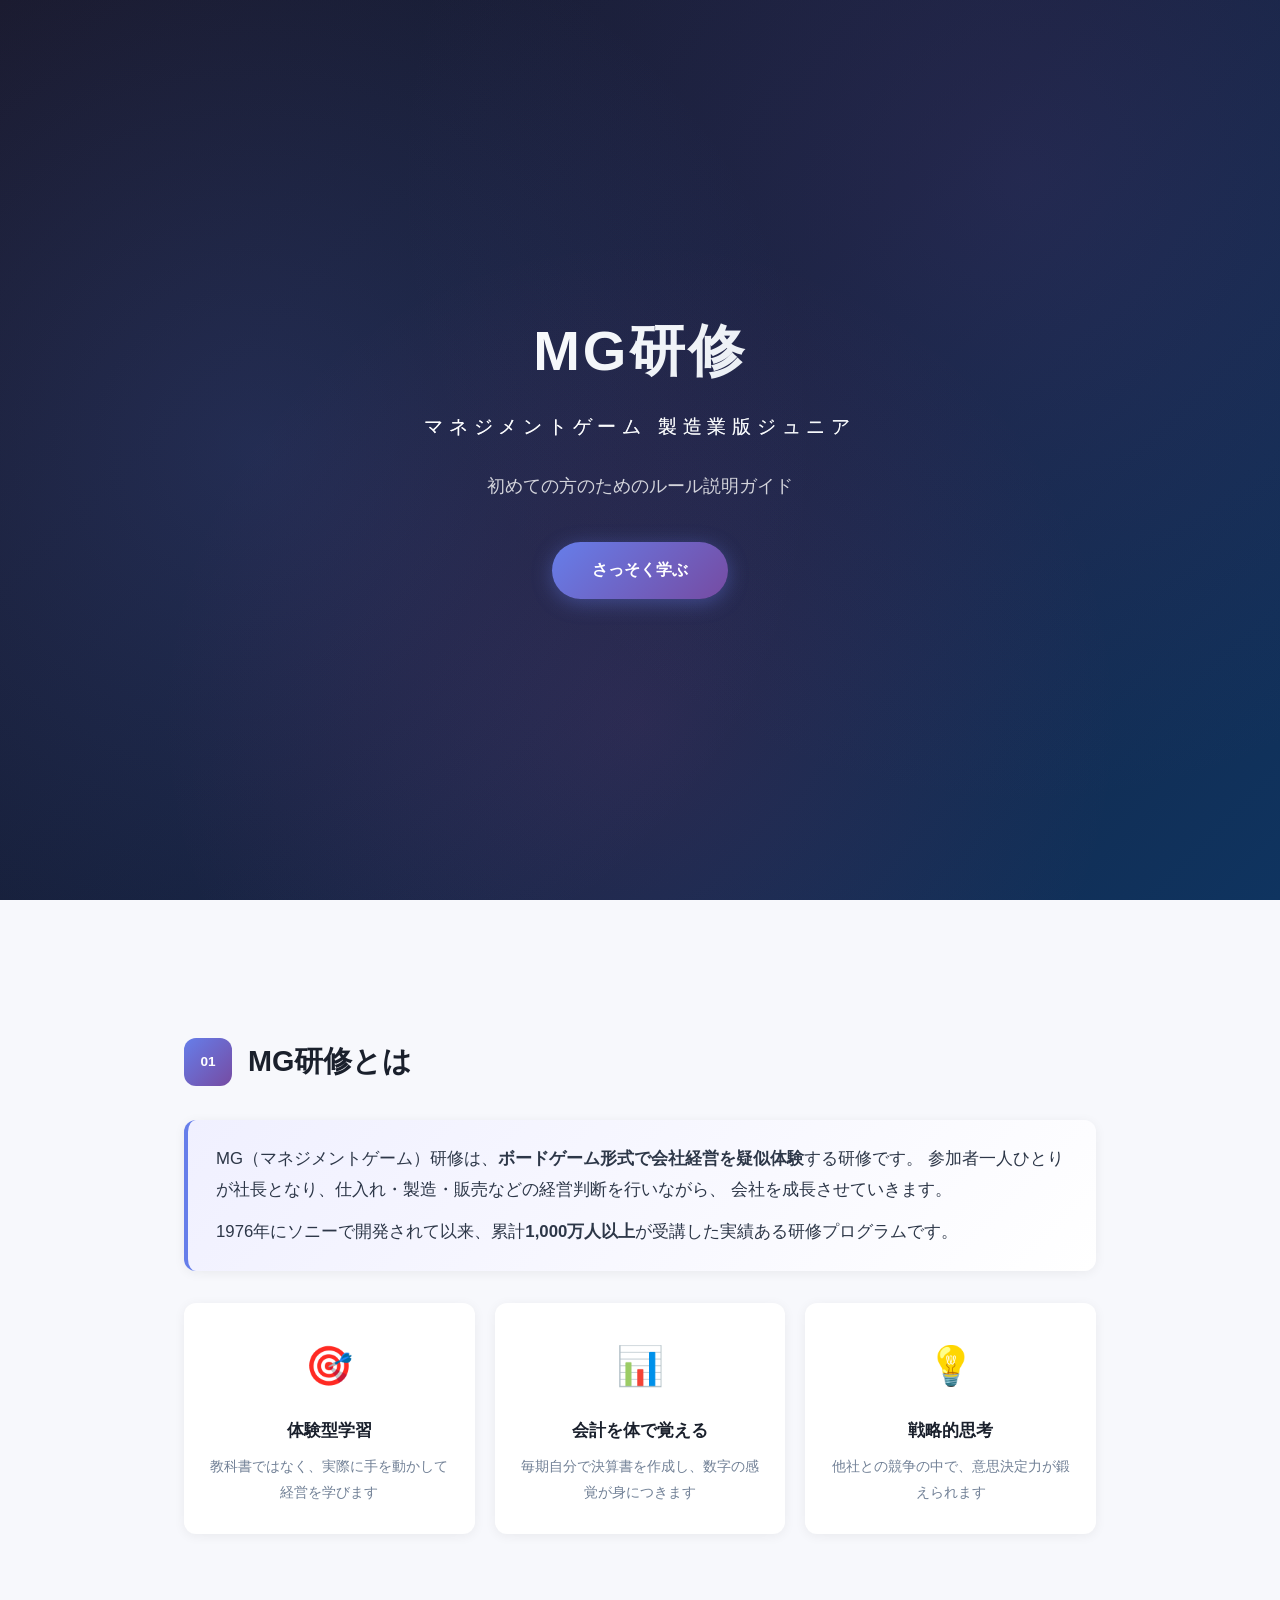
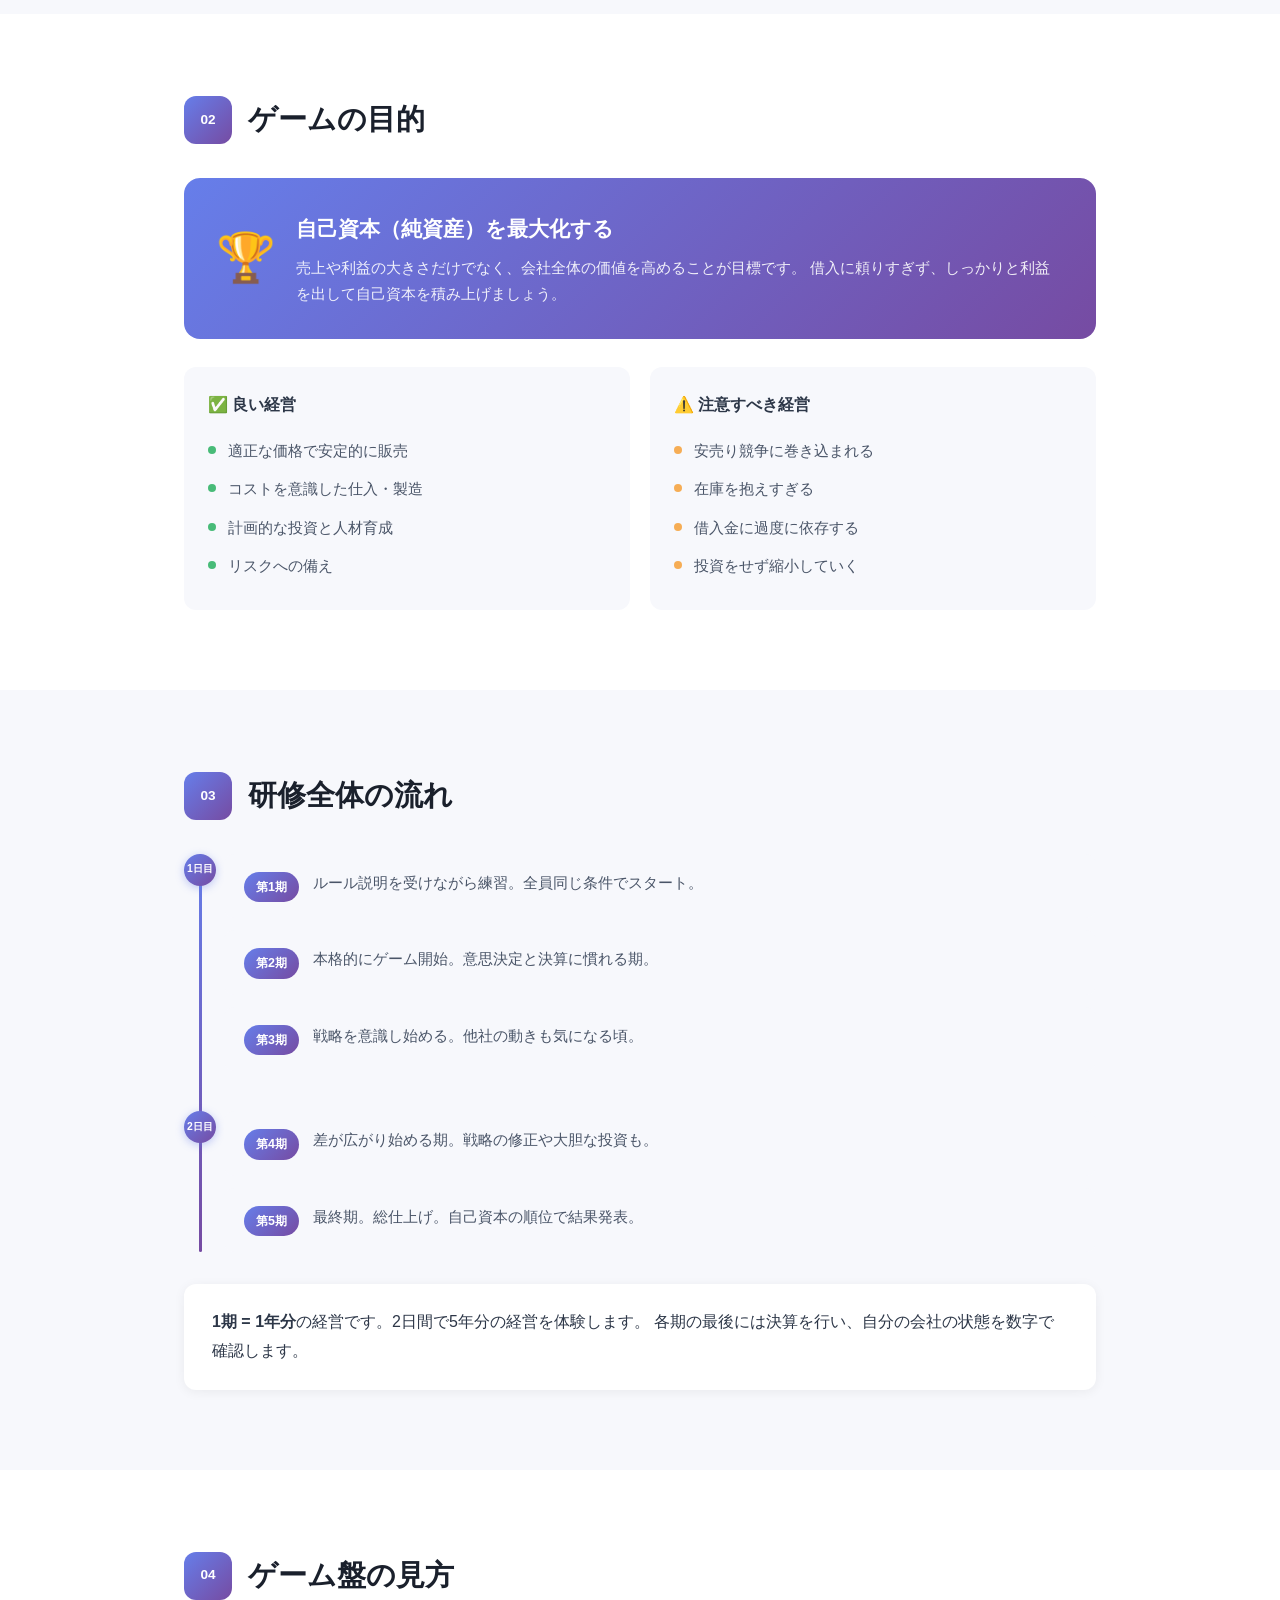
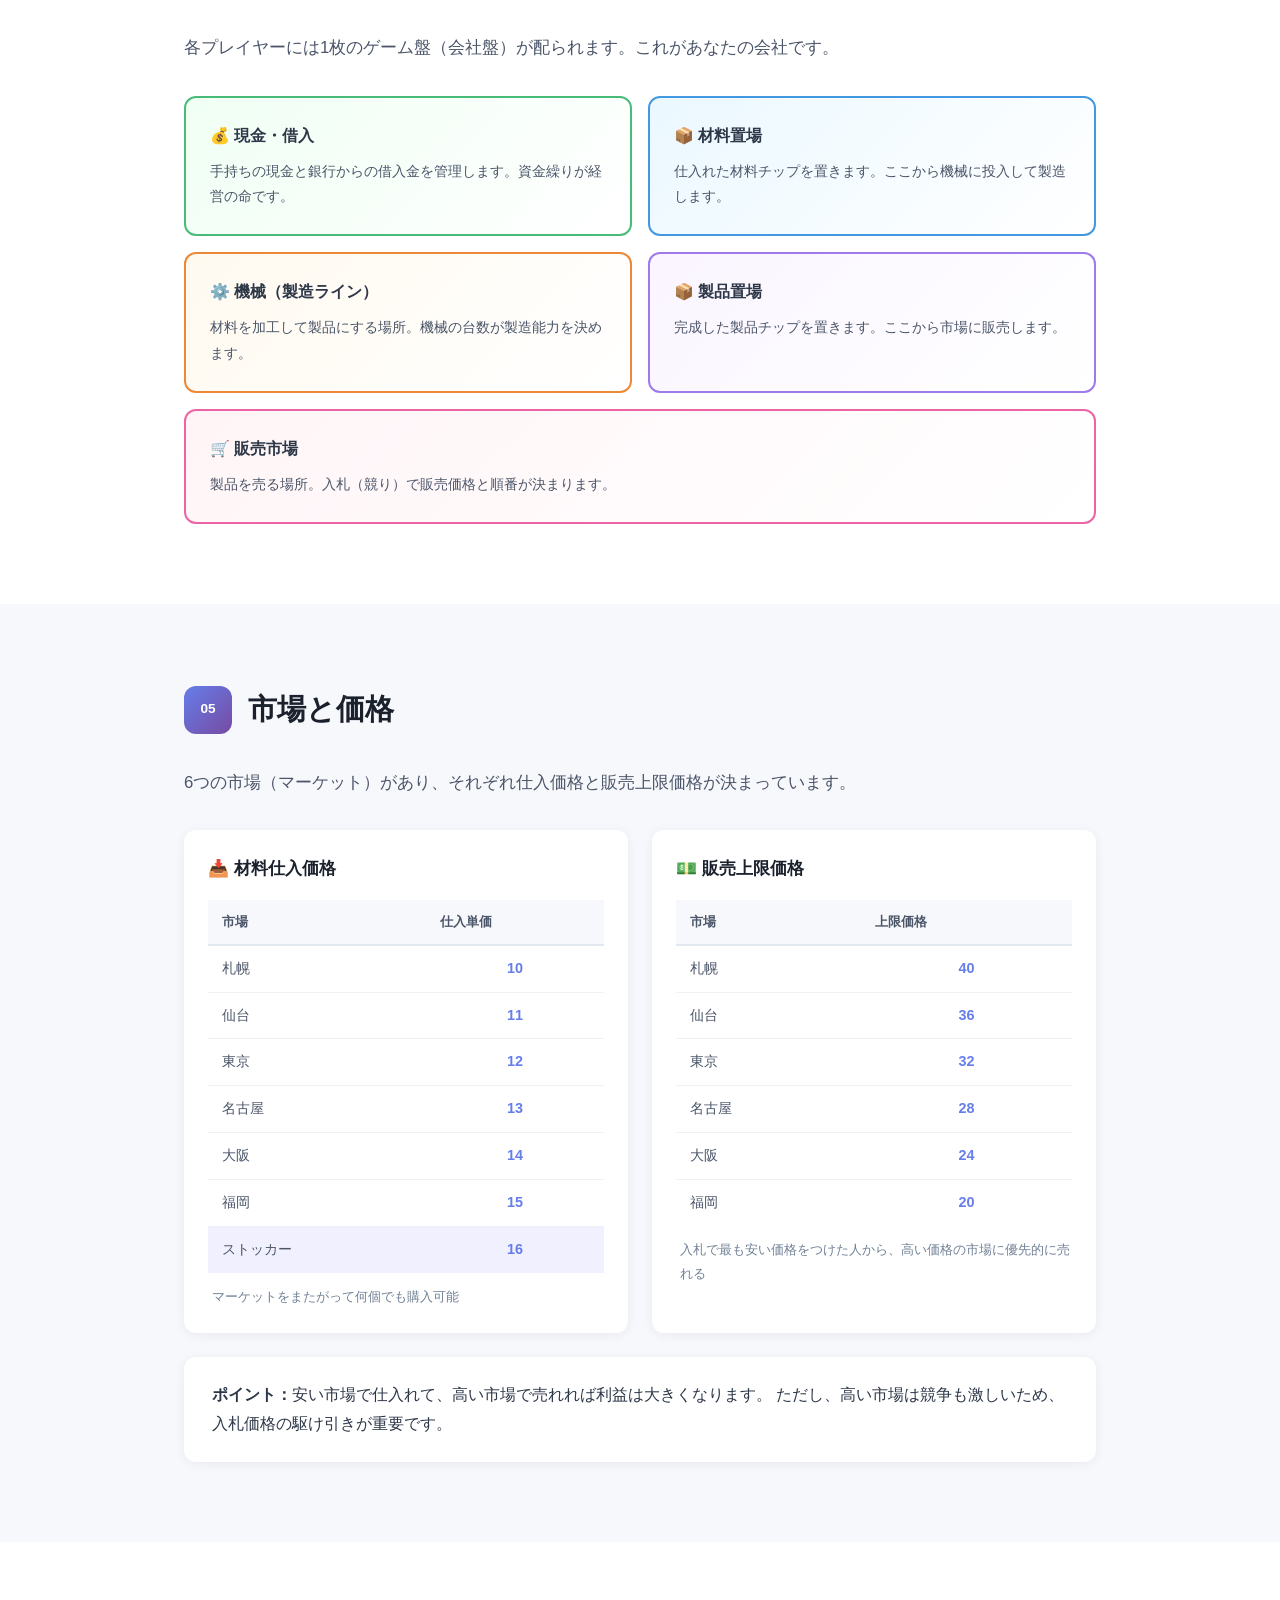
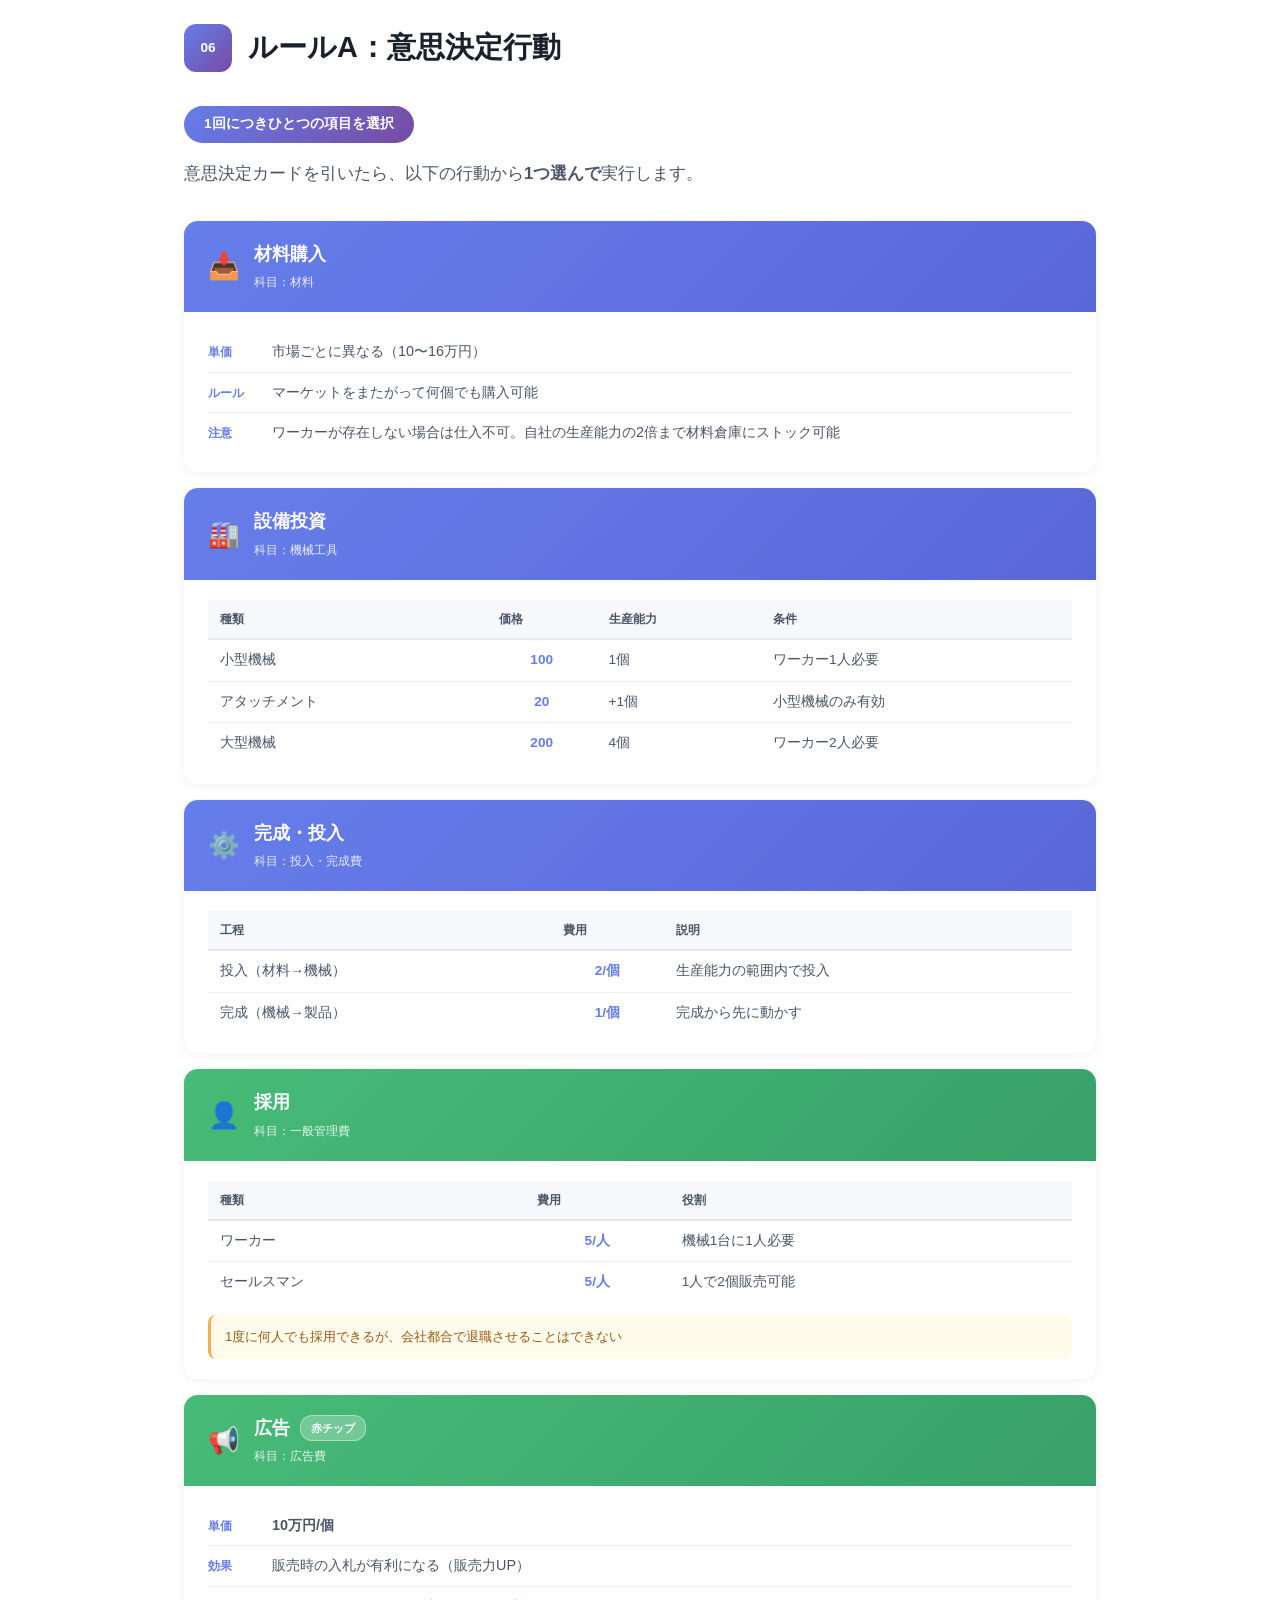
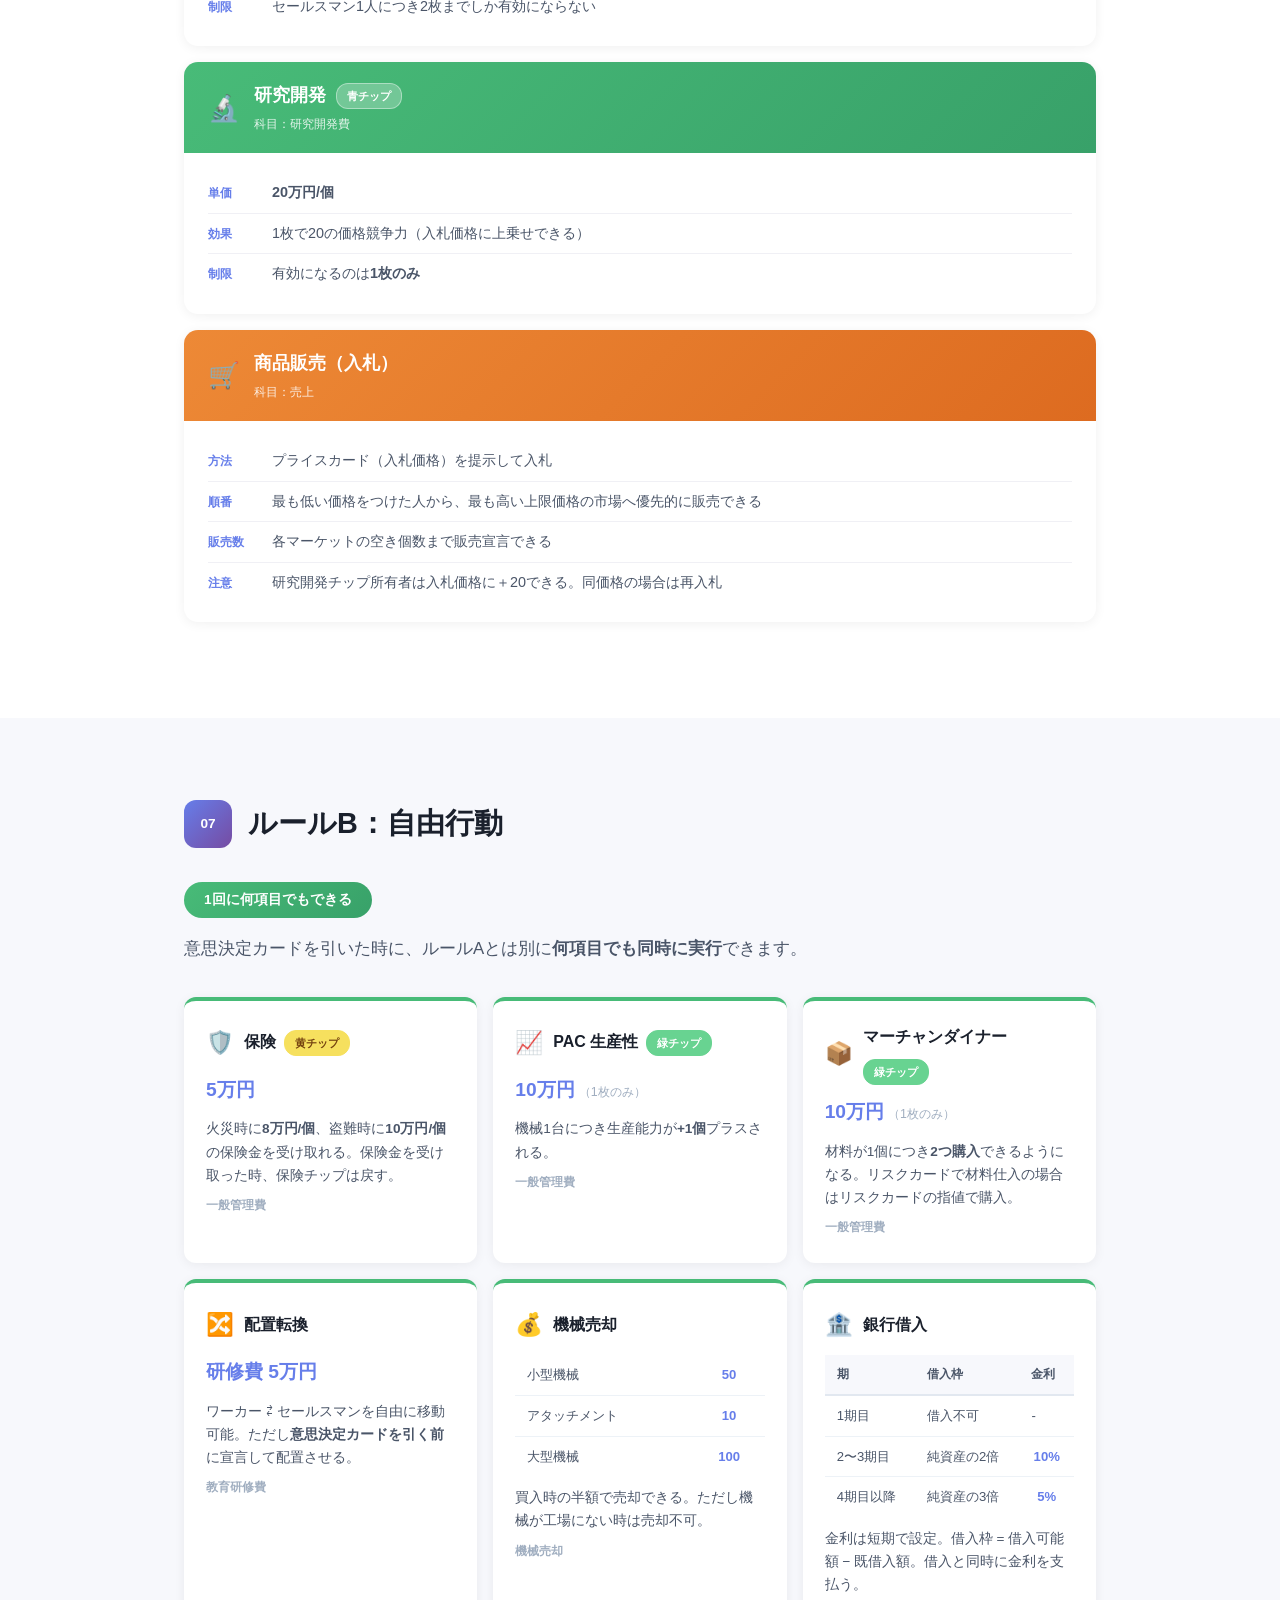
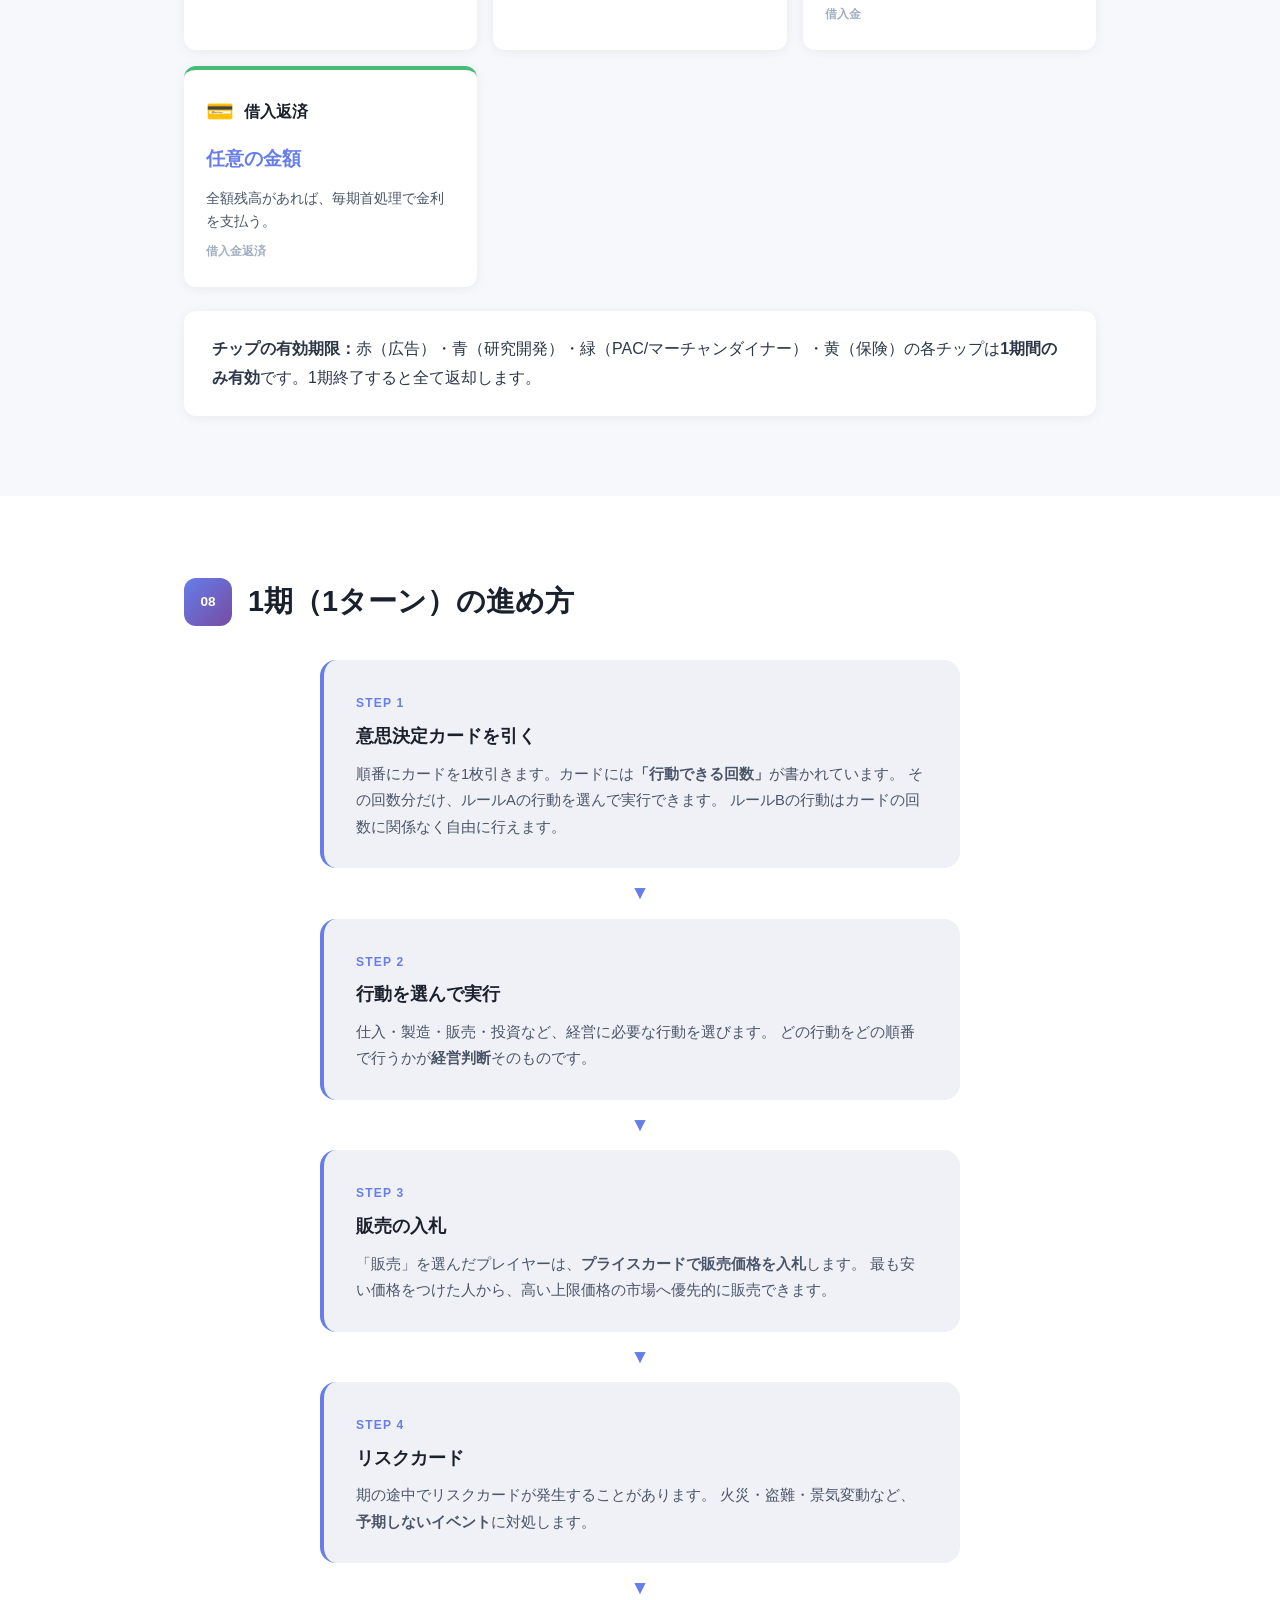
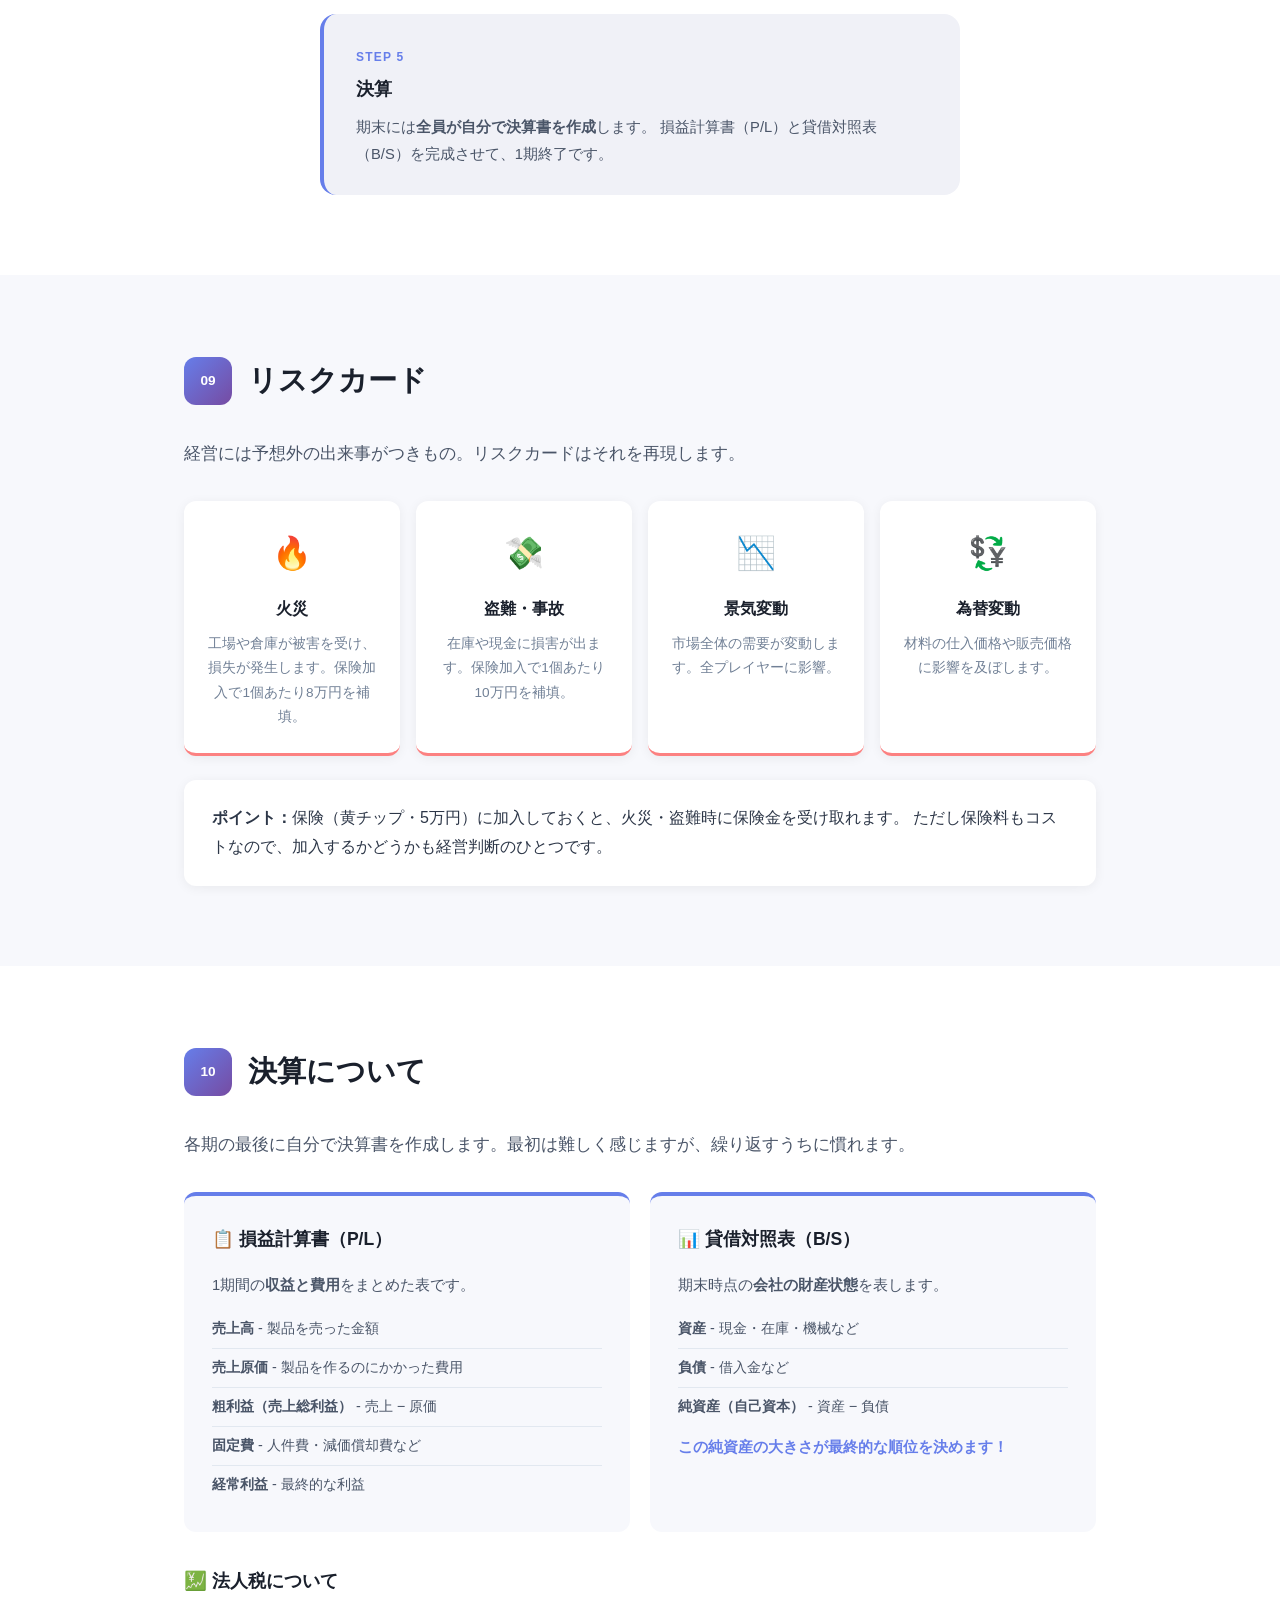
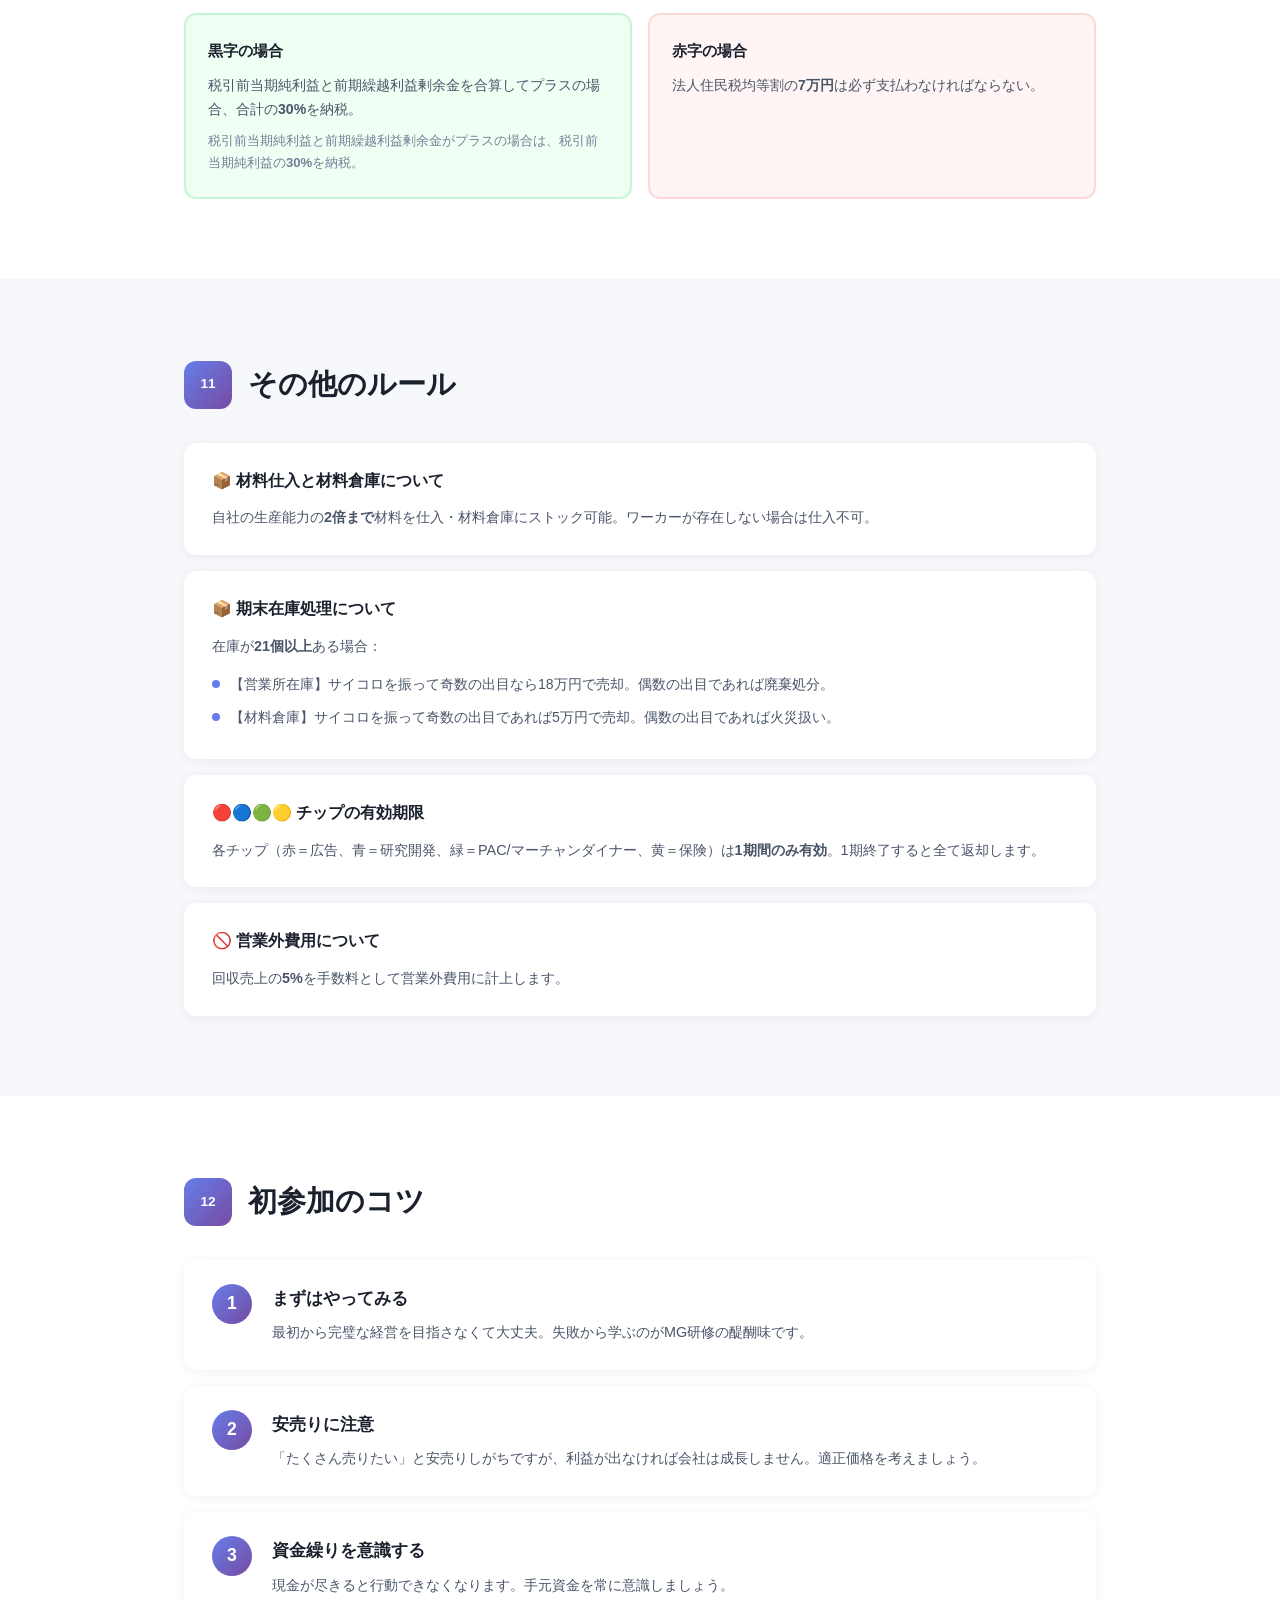
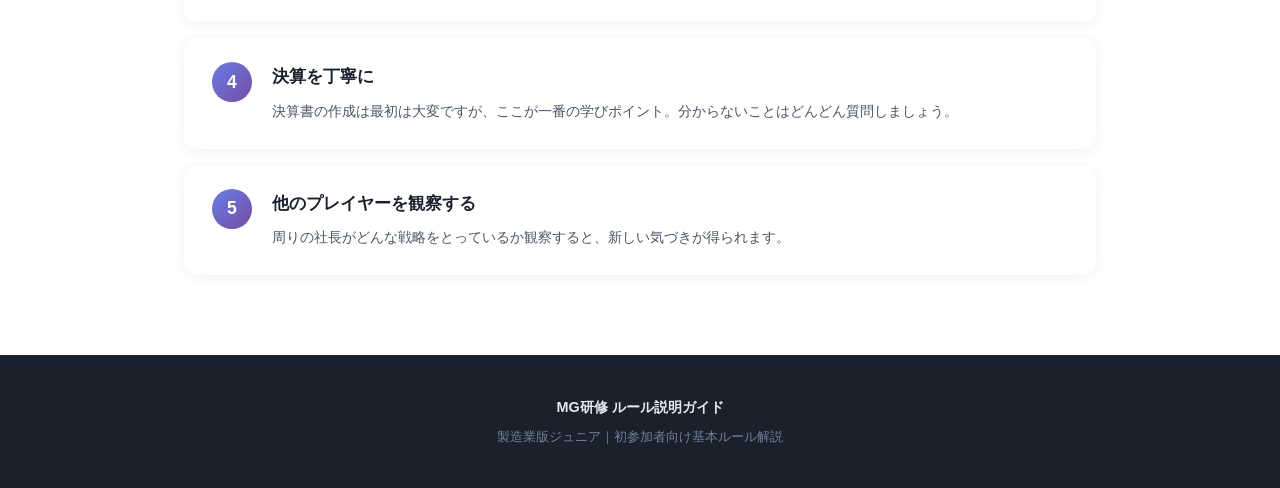
==== index.html @ a85e0eb1 "MG研修ルール説明サイトを作成 製造業版ジュニアの基本ルールを解説するWebサイト。 市場価格、ルールA/B、決算、法人税などの詳細を収録。  Co-Authored-By: Claude Opus " ====
<!DOCTYPE html>
<html lang="ja">
<head>
    <meta charset="UTF-8">
    <meta name="viewport" content="width=device-width, initial-scale=1.0">
    <title>MG研修 ルール説明ガイド｜製造業版ジュニア</title>
    <link rel="stylesheet" href="style.css">
</head>
<body>

    <!-- ヘッダー -->
    <header class="hero">
        <div class="hero-overlay"></div>
        <div class="hero-content">
            <h1>MG研修<span class="subtitle">マネジメントゲーム 製造業版ジュニア</span></h1>
            <p class="hero-desc">初めての方のためのルール説明ガイド</p>
            <a href="#about" class="cta-btn">さっそく学ぶ</a>
        </div>
    </header>

    <!-- ナビゲーション -->
    <nav class="sticky-nav" id="nav">
        <div class="nav-inner">
            <a href="#about">MG研修とは</a>
            <a href="#goal">目的</a>
            <a href="#flow">全体の流れ</a>
            <a href="#board">ゲーム盤</a>
            <a href="#market">市場と価格</a>
            <a href="#ruleA">ルールA</a>
            <a href="#ruleB">ルールB</a>
            <a href="#turn">1期の進め方</a>
            <a href="#risk">リスクカード</a>
            <a href="#settlement">決算</a>
            <a href="#other">その他</a>
            <a href="#tips">初参加のコツ</a>
        </div>
    </nav>

    <main>

        <!-- MG研修とは -->
        <section id="about" class="section">
            <div class="container">
                <h2><span class="section-number">01</span>MG研修とは</h2>
                <div class="card highlight-card">
                    <p>
                        MG（マネジメントゲーム）研修は、<strong>ボードゲーム形式で会社経営を疑似体験</strong>する研修です。
                        参加者一人ひとりが社長となり、仕入れ・製造・販売などの経営判断を行いながら、
                        会社を成長させていきます。
                    </p>
                    <p>
                        1976年にソニーで開発されて以来、累計<strong>1,000万人以上</strong>が受講した実績ある研修プログラムです。
                    </p>
                </div>
                <div class="feature-grid">
                    <div class="feature-item">
                        <div class="feature-icon">&#x1F3AF;</div>
                        <h3>体験型学習</h3>
                        <p>教科書ではなく、実際に手を動かして経営を学びます</p>
                    </div>
                    <div class="feature-item">
                        <div class="feature-icon">&#x1F4CA;</div>
                        <h3>会計を体で覚える</h3>
                        <p>毎期自分で決算書を作成し、数字の感覚が身につきます</p>
                    </div>
                    <div class="feature-item">
                        <div class="feature-icon">&#x1F4A1;</div>
                        <h3>戦略的思考</h3>
                        <p>他社との競争の中で、意思決定力が鍛えられます</p>
                    </div>
                </div>
            </div>
        </section>

        <!-- 目的 -->
        <section id="goal" class="section section-alt">
            <div class="container">
                <h2><span class="section-number">02</span>ゲームの目的</h2>
                <div class="goal-box">
                    <div class="goal-main">
                        <div class="goal-icon">&#x1F3C6;</div>
                        <div>
                            <h3>自己資本（純資産）を最大化する</h3>
                            <p>売上や利益の大きさだけでなく、会社全体の価値を高めることが目標です。
                            借入に頼りすぎず、しっかりと利益を出して自己資本を積み上げましょう。</p>
                        </div>
                    </div>
                </div>
                <div class="info-columns">
                    <div class="info-col">
                        <h4>&#x2705; 良い経営</h4>
                        <ul>
                            <li>適正な価格で安定的に販売</li>
                            <li>コストを意識した仕入・製造</li>
                            <li>計画的な投資と人材育成</li>
                            <li>リスクへの備え</li>
                        </ul>
                    </div>
                    <div class="info-col warning">
                        <h4>&#x26A0;&#xFE0F; 注意すべき経営</h4>
                        <ul>
                            <li>安売り競争に巻き込まれる</li>
                            <li>在庫を抱えすぎる</li>
                            <li>借入金に過度に依存する</li>
                            <li>投資をせず縮小していく</li>
                        </ul>
                    </div>
                </div>
            </div>
        </section>

        <!-- 全体の流れ -->
        <section id="flow" class="section">
            <div class="container">
                <h2><span class="section-number">03</span>研修全体の流れ</h2>
                <div class="timeline">
                    <div class="timeline-item">
                        <div class="timeline-marker">1日目</div>
                        <div class="timeline-content">
                            <div class="timeline-period">
                                <span class="period-badge">第1期</span>
                                <p>ルール説明を受けながら練習。全員同じ条件でスタート。</p>
                            </div>
                            <div class="timeline-period">
                                <span class="period-badge">第2期</span>
                                <p>本格的にゲーム開始。意思決定と決算に慣れる期。</p>
                            </div>
                            <div class="timeline-period">
                                <span class="period-badge">第3期</span>
                                <p>戦略を意識し始める。他社の動きも気になる頃。</p>
                            </div>
                        </div>
                    </div>
                    <div class="timeline-item">
                        <div class="timeline-marker">2日目</div>
                        <div class="timeline-content">
                            <div class="timeline-period">
                                <span class="period-badge">第4期</span>
                                <p>差が広がり始める期。戦略の修正や大胆な投資も。</p>
                            </div>
                            <div class="timeline-period">
                                <span class="period-badge">第5期</span>
                                <p>最終期。総仕上げ。自己資本の順位で結果発表。</p>
                            </div>
                        </div>
                    </div>
                </div>
                <div class="card">
                    <p><strong>1期 = 1年分</strong>の経営です。2日間で5年分の経営を体験します。
                    各期の最後には決算を行い、自分の会社の状態を数字で確認します。</p>
                </div>
            </div>
        </section>

        <!-- ゲーム盤 -->
        <section id="board" class="section section-alt">
            <div class="container">
                <h2><span class="section-number">04</span>ゲーム盤の見方</h2>
                <p class="section-intro">各プレイヤーには1枚のゲーム盤（会社盤）が配られます。これがあなたの会社です。</p>

                <div class="board-layout">
                    <div class="board-area board-cash">
                        <h4>&#x1F4B0; 現金・借入</h4>
                        <p>手持ちの現金と銀行からの借入金を管理します。資金繰りが経営の命です。</p>
                    </div>
                    <div class="board-area board-material">
                        <h4>&#x1F4E6; 材料置場</h4>
                        <p>仕入れた材料チップを置きます。ここから機械に投入して製造します。</p>
                    </div>
                    <div class="board-area board-machine">
                        <h4>&#x2699;&#xFE0F; 機械（製造ライン）</h4>
                        <p>材料を加工して製品にする場所。機械の台数が製造能力を決めます。</p>
                    </div>
                    <div class="board-area board-product">
                        <h4>&#x1F4E6; 製品置場</h4>
                        <p>完成した製品チップを置きます。ここから市場に販売します。</p>
                    </div>
                    <div class="board-area board-market">
                        <h4>&#x1F6D2; 販売市場</h4>
                        <p>製品を売る場所。入札（競り）で販売価格と順番が決まります。</p>
                    </div>
                </div>
            </div>
        </section>

        <!-- 市場と価格 -->
        <section id="market" class="section">
            <div class="container">
                <h2><span class="section-number">05</span>市場と価格</h2>
                <p class="section-intro">6つの市場（マーケット）があり、それぞれ仕入価格と販売上限価格が決まっています。</p>

                <div class="market-tables">
                    <div class="market-table-wrap">
                        <h3>&#x1F4E5; 材料仕入価格</h3>
                        <table class="rule-table">
                            <thead>
                                <tr><th>市場</th><th>仕入単価</th></tr>
                            </thead>
                            <tbody>
                                <tr><td>札幌</td><td class="price">10</td></tr>
                                <tr><td>仙台</td><td class="price">11</td></tr>
                                <tr><td>東京</td><td class="price">12</td></tr>
                                <tr><td>名古屋</td><td class="price">13</td></tr>
                                <tr><td>大阪</td><td class="price">14</td></tr>
                                <tr><td>福岡</td><td class="price">15</td></tr>
                                <tr class="table-highlight"><td>ストッカー</td><td class="price">16</td></tr>
                            </tbody>
                        </table>
                        <p class="table-note">マーケットをまたがって何個でも購入可能</p>
                    </div>
                    <div class="market-table-wrap">
                        <h3>&#x1F4B5; 販売上限価格</h3>
                        <table class="rule-table">
                            <thead>
                                <tr><th>市場</th><th>上限価格</th></tr>
                            </thead>
                            <tbody>
                                <tr><td>札幌</td><td class="price">40</td></tr>
                                <tr><td>仙台</td><td class="price">36</td></tr>
                                <tr><td>東京</td><td class="price">32</td></tr>
                                <tr><td>名古屋</td><td class="price">28</td></tr>
                                <tr><td>大阪</td><td class="price">24</td></tr>
                                <tr><td>福岡</td><td class="price">20</td></tr>
                            </tbody>
                        </table>
                        <p class="table-note">入札で最も安い価格をつけた人から、高い価格の市場に優先的に売れる</p>
                    </div>
                </div>

                <div class="card" style="margin-top: 24px;">
                    <p><strong>ポイント：</strong>安い市場で仕入れて、高い市場で売れれば利益は大きくなります。
                    ただし、高い市場は競争も激しいため、入札価格の駆け引きが重要です。</p>
                </div>
            </div>
        </section>

        <!-- ルールA -->
        <section id="ruleA" class="section section-alt">
            <div class="container">
                <h2><span class="section-number">06</span>ルールA：意思決定行動</h2>
                <div class="rule-badge-box">
                    <span class="rule-badge rule-badge-a">1回につきひとつの項目を選択</span>
                </div>
                <p class="section-intro">意思決定カードを引いたら、以下の行動から<strong>1つ選んで</strong>実行します。</p>

                <!-- 材料購入 -->
                <div class="rule-card">
                    <div class="rule-card-header rc-basic">
                        <span class="rc-icon">&#x1F4E5;</span>
                        <div>
                            <h3>材料購入</h3>
                            <span class="rc-category">科目：材料</span>
                        </div>
                    </div>
                    <div class="rule-card-body">
                        <div class="rc-detail-row">
                            <div class="rc-label">単価</div>
                            <div class="rc-value">市場ごとに異なる（10〜16万円）</div>
                        </div>
                        <div class="rc-detail-row">
                            <div class="rc-label">ルール</div>
                            <div class="rc-value">マーケットをまたがって何個でも購入可能</div>
                        </div>
                        <div class="rc-detail-row">
                            <div class="rc-label">注意</div>
                            <div class="rc-value">ワーカーが存在しない場合は仕入不可。自社の生産能力の2倍まで材料倉庫にストック可能</div>
                        </div>
                    </div>
                </div>

                <!-- 設備投資 -->
                <div class="rule-card">
                    <div class="rule-card-header rc-basic">
                        <span class="rc-icon">&#x1F3ED;</span>
                        <div>
                            <h3>設備投資</h3>
                            <span class="rc-category">科目：機械工具</span>
                        </div>
                    </div>
                    <div class="rule-card-body">
                        <table class="rule-table compact">
                            <thead>
                                <tr><th>種類</th><th>価格</th><th>生産能力</th><th>条件</th></tr>
                            </thead>
                            <tbody>
                                <tr>
                                    <td>小型機械</td>
                                    <td class="price">100</td>
                                    <td>1個</td>
                                    <td>ワーカー1人必要</td>
                                </tr>
                                <tr>
                                    <td>アタッチメント</td>
                                    <td class="price">20</td>
                                    <td>+1個</td>
                                    <td>小型機械のみ有効</td>
                                </tr>
                                <tr>
                                    <td>大型機械</td>
                                    <td class="price">200</td>
                                    <td>4個</td>
                                    <td>ワーカー2人必要</td>
                                </tr>
                            </tbody>
                        </table>
                    </div>
                </div>

                <!-- 完成・投入 -->
                <div class="rule-card">
                    <div class="rule-card-header rc-basic">
                        <span class="rc-icon">&#x2699;&#xFE0F;</span>
                        <div>
                            <h3>完成・投入</h3>
                            <span class="rc-category">科目：投入・完成費</span>
                        </div>
                    </div>
                    <div class="rule-card-body">
                        <table class="rule-table compact">
                            <thead>
                                <tr><th>工程</th><th>費用</th><th>説明</th></tr>
                            </thead>
                            <tbody>
                                <tr>
                                    <td>投入（材料→機械）</td>
                                    <td class="price">2/個</td>
                                    <td>生産能力の範囲内で投入</td>
                                </tr>
                                <tr>
                                    <td>完成（機械→製品）</td>
                                    <td class="price">1/個</td>
                                    <td>完成から先に動かす</td>
                                </tr>
                            </tbody>
                        </table>
                    </div>
                </div>

                <!-- 採用 -->
                <div class="rule-card">
                    <div class="rule-card-header rc-invest">
                        <span class="rc-icon">&#x1F464;</span>
                        <div>
                            <h3>採用</h3>
                            <span class="rc-category">科目：一般管理費</span>
                        </div>
                    </div>
                    <div class="rule-card-body">
                        <table class="rule-table compact">
                            <thead>
                                <tr><th>種類</th><th>費用</th><th>役割</th></tr>
                            </thead>
                            <tbody>
                                <tr>
                                    <td>ワーカー</td>
                                    <td class="price">5/人</td>
                                    <td>機械1台に1人必要</td>
                                </tr>
                                <tr>
                                    <td>セールスマン</td>
                                    <td class="price">5/人</td>
                                    <td>1人で2個販売可能</td>
                                </tr>
                            </tbody>
                        </table>
                        <div class="rc-note">1度に何人でも採用できるが、会社都合で退職させることはできない</div>
                    </div>
                </div>

                <!-- 広告 -->
                <div class="rule-card">
                    <div class="rule-card-header rc-invest">
                        <span class="rc-icon">&#x1F4E2;</span>
                        <div>
                            <h3>広告<span class="chip-label chip-red">赤チップ</span></h3>
                            <span class="rc-category">科目：広告費</span>
                        </div>
                    </div>
                    <div class="rule-card-body">
                        <div class="rc-detail-row">
                            <div class="rc-label">単価</div>
                            <div class="rc-value"><strong>10万円/個</strong></div>
                        </div>
                        <div class="rc-detail-row">
                            <div class="rc-label">効果</div>
                            <div class="rc-value">販売時の入札が有利になる（販売力UP）</div>
                        </div>
                        <div class="rc-detail-row">
                            <div class="rc-label">制限</div>
                            <div class="rc-value">セールスマン1人につき2枚までしか有効にならない</div>
                        </div>
                    </div>
                </div>

                <!-- 研究開発 -->
                <div class="rule-card">
                    <div class="rule-card-header rc-invest">
                        <span class="rc-icon">&#x1F52C;</span>
                        <div>
                            <h3>研究開発<span class="chip-label chip-blue">青チップ</span></h3>
                            <span class="rc-category">科目：研究開発費</span>
                        </div>
                    </div>
                    <div class="rule-card-body">
                        <div class="rc-detail-row">
                            <div class="rc-label">単価</div>
                            <div class="rc-value"><strong>20万円/個</strong></div>
                        </div>
                        <div class="rc-detail-row">
                            <div class="rc-label">効果</div>
                            <div class="rc-value">1枚で20の価格競争力（入札価格に上乗せできる）</div>
                        </div>
                        <div class="rc-detail-row">
                            <div class="rc-label">制限</div>
                            <div class="rc-value">有効になるのは<strong>1枚のみ</strong></div>
                        </div>
                    </div>
                </div>

                <!-- 商品販売 -->
                <div class="rule-card">
                    <div class="rule-card-header rc-sell">
                        <span class="rc-icon">&#x1F6D2;</span>
                        <div>
                            <h3>商品販売（入札）</h3>
                            <span class="rc-category">科目：売上</span>
                        </div>
                    </div>
                    <div class="rule-card-body">
                        <div class="rc-detail-row">
                            <div class="rc-label">方法</div>
                            <div class="rc-value">プライスカード（入札価格）を提示して入札</div>
                        </div>
                        <div class="rc-detail-row">
                            <div class="rc-label">順番</div>
                            <div class="rc-value">最も低い価格をつけた人から、最も高い上限価格の市場へ優先的に販売できる</div>
                        </div>
                        <div class="rc-detail-row">
                            <div class="rc-label">販売数</div>
                            <div class="rc-value">各マーケットの空き個数まで販売宣言できる</div>
                        </div>
                        <div class="rc-detail-row">
                            <div class="rc-label">注意</div>
                            <div class="rc-value">研究開発チップ所有者は入札価格に＋20できる。同価格の場合は再入札</div>
                        </div>
                    </div>
                </div>

            </div>
        </section>

        <!-- ルールB -->
        <section id="ruleB" class="section">
            <div class="container">
                <h2><span class="section-number">07</span>ルールB：自由行動</h2>
                <div class="rule-badge-box">
                    <span class="rule-badge rule-badge-b">1回に何項目でもできる</span>
                </div>
                <p class="section-intro">意思決定カードを引いた時に、ルールAとは別に<strong>何項目でも同時に実行</strong>できます。</p>

                <div class="ruleb-grid">

                    <!-- 保険 -->
                    <div class="ruleb-card">
                        <div class="ruleb-header">
                            <span class="ruleb-icon">&#x1F6E1;&#xFE0F;</span>
                            <h4>保険<span class="chip-label chip-yellow">黄チップ</span></h4>
                        </div>
                        <div class="ruleb-price">5万円</div>
                        <p>火災時に<strong>8万円/個</strong>、盗難時に<strong>10万円/個</strong>の保険金を受け取れる。保険金を受け取った時、保険チップは戻す。</p>
                        <span class="rc-category-small">一般管理費</span>
                    </div>

                    <!-- PAC生産性 -->
                    <div class="ruleb-card">
                        <div class="ruleb-header">
                            <span class="ruleb-icon">&#x1F4C8;</span>
                            <h4>PAC 生産性<span class="chip-label chip-green">緑チップ</span></h4>
                        </div>
                        <div class="ruleb-price">10万円<span class="price-note">（1枚のみ）</span></div>
                        <p>機械1台につき生産能力が<strong>+1個</strong>プラスされる。</p>
                        <span class="rc-category-small">一般管理費</span>
                    </div>

                    <!-- マーチャンダイナー -->
                    <div class="ruleb-card">
                        <div class="ruleb-header">
                            <span class="ruleb-icon">&#x1F4E6;</span>
                            <h4>マーチャンダイナー<span class="chip-label chip-green">緑チップ</span></h4>
                        </div>
                        <div class="ruleb-price">10万円<span class="price-note">（1枚のみ）</span></div>
                        <p>材料が1個につき<strong>2つ購入</strong>できるようになる。リスクカードで材料仕入の場合はリスクカードの指値で購入。</p>
                        <span class="rc-category-small">一般管理費</span>
                    </div>

                    <!-- 配置転換 -->
                    <div class="ruleb-card">
                        <div class="ruleb-header">
                            <span class="ruleb-icon">&#x1F500;</span>
                            <h4>配置転換</h4>
                        </div>
                        <div class="ruleb-price">研修費 5万円</div>
                        <p>ワーカー &#x21C4; セールスマンを自由に移動可能。ただし<strong>意思決定カードを引く前</strong>に宣言して配置させる。</p>
                        <span class="rc-category-small">教育研修費</span>
                    </div>

                    <!-- 機械売却 -->
                    <div class="ruleb-card">
                        <div class="ruleb-header">
                            <span class="ruleb-icon">&#x1F4B0;</span>
                            <h4>機械売却</h4>
                        </div>
                        <div class="ruleb-body-table">
                            <table class="rule-table compact mini">
                                <tbody>
                                    <tr><td>小型機械</td><td class="price">50</td></tr>
                                    <tr><td>アタッチメント</td><td class="price">10</td></tr>
                                    <tr><td>大型機械</td><td class="price">100</td></tr>
                                </tbody>
                            </table>
                        </div>
                        <p>買入時の半額で売却できる。ただし機械が工場にない時は売却不可。</p>
                        <span class="rc-category-small">機械売却</span>
                    </div>

                    <!-- 銀行借入 -->
                    <div class="ruleb-card">
                        <div class="ruleb-header">
                            <span class="ruleb-icon">&#x1F3E6;</span>
                            <h4>銀行借入</h4>
                        </div>
                        <div class="ruleb-body-table">
                            <table class="rule-table compact mini">
                                <thead>
                                    <tr><th>期</th><th>借入枠</th><th>金利</th></tr>
                                </thead>
                                <tbody>
                                    <tr><td>1期目</td><td>借入不可</td><td>-</td></tr>
                                    <tr><td>2〜3期目</td><td>純資産の2倍</td><td class="price">10%</td></tr>
                                    <tr><td>4期目以降</td><td>純資産の3倍</td><td class="price">5%</td></tr>
                                </tbody>
                            </table>
                        </div>
                        <p>金利は短期で設定。借入枠 = 借入可能額 − 既借入額。借入と同時に金利を支払う。</p>
                        <span class="rc-category-small">借入金</span>
                    </div>

                    <!-- 借入返済 -->
                    <div class="ruleb-card">
                        <div class="ruleb-header">
                            <span class="ruleb-icon">&#x1F4B3;</span>
                            <h4>借入返済</h4>
                        </div>
                        <div class="ruleb-price">任意の金額</div>
                        <p>全額残高があれば、毎期首処理で金利を支払う。</p>
                        <span class="rc-category-small">借入金返済</span>
                    </div>

                </div>

                <div class="card" style="margin-top: 24px;">
                    <p><strong>チップの有効期限：</strong>赤（広告）・青（研究開発）・緑（PAC/マーチャンダイナー）・黄（保険）の各チップは<strong>1期間のみ有効</strong>です。1期終了すると全て返却します。</p>
                </div>
            </div>
        </section>

        <!-- 1期の進め方 -->
        <section id="turn" class="section section-alt">
            <div class="container">
                <h2><span class="section-number">08</span>1期（1ターン）の進め方</h2>

                <div class="step-flow">
                    <div class="step">
                        <div class="step-number">STEP 1</div>
                        <h3>意思決定カードを引く</h3>
                        <p>順番にカードを1枚引きます。カードには<strong>「行動できる回数」</strong>が書かれています。
                        その回数分だけ、ルールAの行動を選んで実行できます。
                        ルールBの行動はカードの回数に関係なく自由に行えます。</p>
                    </div>
                    <div class="step-arrow">&#x25BC;</div>

                    <div class="step">
                        <div class="step-number">STEP 2</div>
                        <h3>行動を選んで実行</h3>
                        <p>仕入・製造・販売・投資など、経営に必要な行動を選びます。
                        どの行動をどの順番で行うかが<strong>経営判断</strong>そのものです。</p>
                    </div>
                    <div class="step-arrow">&#x25BC;</div>

                    <div class="step">
                        <div class="step-number">STEP 3</div>
                        <h3>販売の入札</h3>
                        <p>「販売」を選んだプレイヤーは、<strong>プライスカードで販売価格を入札</strong>します。
                        最も安い価格をつけた人から、高い上限価格の市場へ優先的に販売できます。</p>
                    </div>
                    <div class="step-arrow">&#x25BC;</div>

                    <div class="step">
                        <div class="step-number">STEP 4</div>
                        <h3>リスクカード</h3>
                        <p>期の途中でリスクカードが発生することがあります。
                        火災・盗難・景気変動など、<strong>予期しないイベント</strong>に対処します。</p>
                    </div>
                    <div class="step-arrow">&#x25BC;</div>

                    <div class="step">
                        <div class="step-number">STEP 5</div>
                        <h3>決算</h3>
                        <p>期末には<strong>全員が自分で決算書を作成</strong>します。
                        損益計算書（P/L）と貸借対照表（B/S）を完成させて、1期終了です。</p>
                    </div>
                </div>
            </div>
        </section>

        <!-- リスクカード -->
        <section id="risk" class="section">
            <div class="container">
                <h2><span class="section-number">09</span>リスクカード</h2>
                <p class="section-intro">経営には予想外の出来事がつきもの。リスクカードはそれを再現します。</p>

                <div class="risk-grid">
                    <div class="risk-card">
                        <div class="risk-icon">&#x1F525;</div>
                        <h4>火災</h4>
                        <p>工場や倉庫が被害を受け、損失が発生します。保険加入で1個あたり8万円を補填。</p>
                    </div>
                    <div class="risk-card">
                        <div class="risk-icon">&#x1F4B8;</div>
                        <h4>盗難・事故</h4>
                        <p>在庫や現金に損害が出ます。保険加入で1個あたり10万円を補填。</p>
                    </div>
                    <div class="risk-card">
                        <div class="risk-icon">&#x1F4C9;</div>
                        <h4>景気変動</h4>
                        <p>市場全体の需要が変動します。全プレイヤーに影響。</p>
                    </div>
                    <div class="risk-card">
                        <div class="risk-icon">&#x1F4B1;</div>
                        <h4>為替変動</h4>
                        <p>材料の仕入価格や販売価格に影響を及ぼします。</p>
                    </div>
                </div>

                <div class="card">
                    <p><strong>ポイント：</strong>保険（黄チップ・5万円）に加入しておくと、火災・盗難時に保険金を受け取れます。
                    ただし保険料もコストなので、加入するかどうかも経営判断のひとつです。</p>
                </div>
            </div>
        </section>

        <!-- 決算 -->
        <section id="settlement" class="section section-alt">
            <div class="container">
                <h2><span class="section-number">10</span>決算について</h2>
                <p class="section-intro">各期の最後に自分で決算書を作成します。最初は難しく感じますが、繰り返すうちに慣れます。</p>

                <div class="settlement-cards">
                    <div class="settlement-card">
                        <h3>&#x1F4CB; 損益計算書（P/L）</h3>
                        <div class="settlement-detail">
                            <p>1期間の<strong>収益と費用</strong>をまとめた表です。</p>
                            <ul>
                                <li><strong>売上高</strong> - 製品を売った金額</li>
                                <li><strong>売上原価</strong> - 製品を作るのにかかった費用</li>
                                <li><strong>粗利益（売上総利益）</strong> - 売上 − 原価</li>
                                <li><strong>固定費</strong> - 人件費・減価償却費など</li>
                                <li><strong>経常利益</strong> - 最終的な利益</li>
                            </ul>
                        </div>
                    </div>
                    <div class="settlement-card">
                        <h3>&#x1F4CA; 貸借対照表（B/S）</h3>
                        <div class="settlement-detail">
                            <p>期末時点の<strong>会社の財産状態</strong>を表します。</p>
                            <ul>
                                <li><strong>資産</strong> - 現金・在庫・機械など</li>
                                <li><strong>負債</strong> - 借入金など</li>
                                <li><strong>純資産（自己資本）</strong> - 資産 − 負債</li>
                            </ul>
                            <p class="highlight-text">この<strong>純資産の大きさ</strong>が最終的な順位を決めます！</p>
                        </div>
                    </div>
                </div>

                <!-- 法人税 -->
                <div class="tax-section">
                    <h3>&#x1F4B9; 法人税について</h3>
                    <div class="tax-cards">
                        <div class="tax-card tax-black">
                            <h4>黒字の場合</h4>
                            <p>税引前当期純利益と前期繰越利益剰余金を合算してプラスの場合、合計の<strong>30%</strong>を納税。</p>
                            <p class="tax-sub">税引前当期純利益と前期繰越利益剰余金がプラスの場合は、税引前当期純利益の<strong>30%</strong>を納税。</p>
                        </div>
                        <div class="tax-card tax-red">
                            <h4>赤字の場合</h4>
                            <p>法人住民税均等割の<strong>7万円</strong>は必ず支払わなければならない。</p>
                        </div>
                    </div>
                </div>
            </div>
        </section>

        <!-- その他のルール -->
        <section id="other" class="section">
            <div class="container">
                <h2><span class="section-number">11</span>その他のルール</h2>

                <div class="other-rules">
                    <div class="other-rule-item">
                        <h4>&#x1F4E6; 材料仕入と材料倉庫について</h4>
                        <p>自社の生産能力の<strong>2倍まで</strong>材料を仕入・材料倉庫にストック可能。ワーカーが存在しない場合は仕入不可。</p>
                    </div>

                    <div class="other-rule-item">
                        <h4>&#x1F4E6; 期末在庫処理について</h4>
                        <p>在庫が<strong>21個以上</strong>ある場合：</p>
                        <ul>
                            <li>【営業所在庫】サイコロを振って奇数の出目なら18万円で売却。偶数の出目であれば廃棄処分。</li>
                            <li>【材料倉庫】サイコロを振って奇数の出目であれば5万円で売却。偶数の出目であれば火災扱い。</li>
                        </ul>
                    </div>

                    <div class="other-rule-item">
                        <h4>&#x1F534;&#x1F535;&#x1F7E2;&#x1F7E1; チップの有効期限</h4>
                        <p>各チップ（赤＝広告、青＝研究開発、緑＝PAC/マーチャンダイナー、黄＝保険）は<strong>1期間のみ有効</strong>。1期終了すると全て返却します。</p>
                    </div>

                    <div class="other-rule-item">
                        <h4>&#x1F6AB; 営業外費用について</h4>
                        <p>回収売上の<strong>5%</strong>を手数料として営業外費用に計上します。</p>
                    </div>
                </div>
            </div>
        </section>

        <!-- 初参加のコツ -->
        <section id="tips" class="section section-alt">
            <div class="container">
                <h2><span class="section-number">12</span>初参加のコツ</h2>

                <div class="tips-list">
                    <div class="tip-item">
                        <div class="tip-number">1</div>
                        <div class="tip-content">
                            <h3>まずはやってみる</h3>
                            <p>最初から完璧な経営を目指さなくて大丈夫。失敗から学ぶのがMG研修の醍醐味です。</p>
                        </div>
                    </div>
                    <div class="tip-item">
                        <div class="tip-number">2</div>
                        <div class="tip-content">
                            <h3>安売りに注意</h3>
                            <p>「たくさん売りたい」と安売りしがちですが、利益が出なければ会社は成長しません。適正価格を考えましょう。</p>
                        </div>
                    </div>
                    <div class="tip-item">
                        <div class="tip-number">3</div>
                        <div class="tip-content">
                            <h3>資金繰りを意識する</h3>
                            <p>現金が尽きると行動できなくなります。手元資金を常に意識しましょう。</p>
                        </div>
                    </div>
                    <div class="tip-item">
                        <div class="tip-number">4</div>
                        <div class="tip-content">
                            <h3>決算を丁寧に</h3>
                            <p>決算書の作成は最初は大変ですが、ここが一番の学びポイント。分からないことはどんどん質問しましょう。</p>
                        </div>
                    </div>
                    <div class="tip-item">
                        <div class="tip-number">5</div>
                        <div class="tip-content">
                            <h3>他のプレイヤーを観察する</h3>
                            <p>周りの社長がどんな戦略をとっているか観察すると、新しい気づきが得られます。</p>
                        </div>
                    </div>
                </div>
            </div>
        </section>

    </main>

    <!-- フッター -->
    <footer>
        <div class="container">
            <p>MG研修 ルール説明ガイド</p>
            <p class="footer-sub">製造業版ジュニア｜初参加者向け基本ルール解説</p>
        </div>
    </footer>

    <script src="script.js"></script>
</body>
</html>
---- style.css ----
/* ========== リセット・基本設定 ========== */
*, *::before, *::after {
    margin: 0;
    padding: 0;
    box-sizing: border-box;
}

html {
    scroll-behavior: smooth;
    scroll-padding-top: 70px;
}

body {
    font-family: "Helvetica Neue", "Hiragino Sans", "Hiragino Kaku Gothic ProN", "Noto Sans JP", "Yu Gothic", "Meiryo", sans-serif;
    line-height: 1.8;
    color: #2d3748;
    background: #f7f8fc;
}

/* ========== 共通 ========== */
.container {
    max-width: 960px;
    margin: 0 auto;
    padding: 0 24px;
}

.section {
    padding: 80px 0;
}

.section-alt {
    background: #ffffff;
}

h2 {
    font-size: 1.8rem;
    font-weight: 800;
    margin-bottom: 32px;
    color: #1a202c;
    display: flex;
    align-items: center;
    gap: 16px;
}

.section-number {
    display: inline-flex;
    align-items: center;
    justify-content: center;
    width: 48px;
    height: 48px;
    border-radius: 12px;
    background: linear-gradient(135deg, #667eea, #764ba2);
    color: #fff;
    font-size: 0.85rem;
    font-weight: 700;
    flex-shrink: 0;
}

.section-intro {
    font-size: 1.05rem;
    color: #4a5568;
    margin-bottom: 32px;
}

/* ========== ヒーロー ========== */
.hero {
    position: relative;
    min-height: 100vh;
    display: flex;
    align-items: center;
    justify-content: center;
    background: linear-gradient(135deg, #1a1a2e 0%, #16213e 50%, #0f3460 100%);
    overflow: hidden;
}

.hero-overlay {
    position: absolute;
    inset: 0;
    background:
        radial-gradient(circle at 20% 50%, rgba(102, 126, 234, 0.15) 0%, transparent 50%),
        radial-gradient(circle at 80% 20%, rgba(118, 75, 162, 0.15) 0%, transparent 50%),
        radial-gradient(circle at 50% 80%, rgba(236, 72, 153, 0.1) 0%, transparent 50%);
}

.hero-content {
    position: relative;
    text-align: center;
    color: #fff;
    padding: 40px 24px;
}

.hero h1 {
    font-size: 3.5rem;
    font-weight: 900;
    letter-spacing: 0.05em;
    margin-bottom: 8px;
    background: linear-gradient(135deg, #fff 0%, #e2e8f0 100%);
    -webkit-background-clip: text;
    -webkit-text-fill-color: transparent;
    background-clip: text;
}

.hero .subtitle {
    display: block;
    font-size: 1.2rem;
    font-weight: 400;
    letter-spacing: 0.3em;
    margin-top: 8px;
    -webkit-text-fill-color: rgba(255, 255, 255, 0.7);
}

.hero-desc {
    font-size: 1.15rem;
    color: rgba(255, 255, 255, 0.8);
    margin: 24px 0 40px;
}

.cta-btn {
    display: inline-block;
    padding: 14px 40px;
    border-radius: 50px;
    background: linear-gradient(135deg, #667eea, #764ba2);
    color: #fff;
    text-decoration: none;
    font-weight: 700;
    font-size: 1rem;
    transition: transform 0.2s, box-shadow 0.2s;
    box-shadow: 0 4px 20px rgba(102, 126, 234, 0.4);
}

.cta-btn:hover {
    transform: translateY(-2px);
    box-shadow: 0 6px 28px rgba(102, 126, 234, 0.5);
}

/* ========== ナビゲーション ========== */
.sticky-nav {
    position: sticky;
    top: 0;
    z-index: 100;
    background: rgba(255, 255, 255, 0.95);
    backdrop-filter: blur(10px);
    border-bottom: 1px solid #e2e8f0;
    box-shadow: 0 1px 8px rgba(0, 0, 0, 0.06);
}

.nav-inner {
    max-width: 960px;
    margin: 0 auto;
    padding: 0 24px;
    display: flex;
    gap: 4px;
    overflow-x: auto;
    -webkit-overflow-scrolling: touch;
    scrollbar-width: none;
}

.nav-inner::-webkit-scrollbar {
    display: none;
}

.nav-inner a {
    display: block;
    padding: 14px 14px;
    color: #4a5568;
    text-decoration: none;
    font-size: 0.85rem;
    font-weight: 600;
    white-space: nowrap;
    border-bottom: 3px solid transparent;
    transition: color 0.2s, border-color 0.2s;
}

.nav-inner a:hover,
.nav-inner a.active {
    color: #667eea;
    border-bottom-color: #667eea;
}

/* ========== カード ========== */
.card {
    background: #fff;
    border-radius: 12px;
    padding: 24px 28px;
    box-shadow: 0 2px 12px rgba(0, 0, 0, 0.06);
}

.section-alt .card {
    background: #f7f8fc;
}

.highlight-card {
    border-left: 4px solid #667eea;
    background: linear-gradient(135deg, #f0f0ff 0%, #fff 100%);
}

.highlight-card p {
    font-size: 1.05rem;
    margin-bottom: 12px;
}

.highlight-card p:last-child {
    margin-bottom: 0;
}

/* ========== 特徴グリッド ========== */
.feature-grid {
    display: grid;
    grid-template-columns: repeat(auto-fit, minmax(240px, 1fr));
    gap: 20px;
    margin-top: 32px;
}

.feature-item {
    background: #fff;
    border-radius: 12px;
    padding: 28px 24px;
    text-align: center;
    box-shadow: 0 2px 12px rgba(0, 0, 0, 0.06);
    transition: transform 0.2s, box-shadow 0.2s;
}

.feature-item:hover {
    transform: translateY(-4px);
    box-shadow: 0 8px 24px rgba(0, 0, 0, 0.1);
}

.feature-icon {
    font-size: 2.4rem;
    margin-bottom: 16px;
}

.feature-item h3 {
    font-size: 1.05rem;
    font-weight: 700;
    margin-bottom: 8px;
    color: #1a202c;
}

.feature-item p {
    font-size: 0.9rem;
    color: #718096;
}

/* ========== 目的セクション ========== */
.goal-box {
    background: linear-gradient(135deg, #667eea, #764ba2);
    border-radius: 16px;
    padding: 32px;
    margin-bottom: 28px;
}

.goal-main {
    display: flex;
    align-items: center;
    gap: 20px;
    color: #fff;
}

.goal-icon {
    font-size: 3rem;
    flex-shrink: 0;
}

.goal-main h3 {
    font-size: 1.3rem;
    font-weight: 700;
    margin-bottom: 8px;
}

.goal-main p {
    font-size: 0.95rem;
    opacity: 0.9;
    line-height: 1.7;
}

.info-columns {
    display: grid;
    grid-template-columns: 1fr 1fr;
    gap: 20px;
}

.info-col {
    background: #f7f8fc;
    border-radius: 12px;
    padding: 24px;
}

.info-col h4 {
    font-size: 1rem;
    font-weight: 700;
    margin-bottom: 12px;
}

.info-col ul {
    list-style: none;
    padding: 0;
}

.info-col ul li {
    padding: 6px 0;
    padding-left: 20px;
    position: relative;
    font-size: 0.92rem;
    color: #4a5568;
}

.info-col ul li::before {
    content: "";
    position: absolute;
    left: 0;
    top: 14px;
    width: 8px;
    height: 8px;
    border-radius: 50%;
    background: #48bb78;
}

.info-col.warning ul li::before {
    background: #f6ad55;
}

/* ========== タイムライン ========== */
.timeline {
    position: relative;
    padding-left: 40px;
    margin-bottom: 32px;
}

.timeline::before {
    content: "";
    position: absolute;
    left: 15px;
    top: 0;
    bottom: 0;
    width: 3px;
    background: linear-gradient(to bottom, #667eea, #764ba2);
    border-radius: 2px;
}

.timeline-item {
    position: relative;
    margin-bottom: 40px;
}

.timeline-item:last-child {
    margin-bottom: 0;
}

.timeline-marker {
    position: absolute;
    left: -40px;
    top: 0;
    width: 32px;
    height: 32px;
    border-radius: 50%;
    background: linear-gradient(135deg, #667eea, #764ba2);
    color: #fff;
    font-size: 0.65rem;
    font-weight: 700;
    display: flex;
    align-items: center;
    justify-content: center;
    box-shadow: 0 2px 8px rgba(102, 126, 234, 0.4);
}

.timeline-content {
    display: flex;
    flex-direction: column;
    gap: 12px;
}

.timeline-period {
    background: #f7f8fc;
    border-radius: 10px;
    padding: 16px 20px;
    display: flex;
    align-items: flex-start;
    gap: 14px;
}

.section-alt .timeline-period {
    background: #f0f1f7;
}

.period-badge {
    display: inline-block;
    padding: 4px 12px;
    border-radius: 20px;
    background: linear-gradient(135deg, #667eea, #764ba2);
    color: #fff;
    font-size: 0.78rem;
    font-weight: 700;
    white-space: nowrap;
    flex-shrink: 0;
    margin-top: 2px;
}

.timeline-period p {
    font-size: 0.92rem;
    color: #4a5568;
}

/* ========== ゲーム盤 ========== */
.board-layout {
    display: grid;
    grid-template-columns: 1fr 1fr;
    gap: 16px;
}

.board-area {
    border-radius: 12px;
    padding: 24px;
    border: 2px solid;
    transition: transform 0.2s;
}

.board-area:hover {
    transform: translateY(-2px);
}

.board-area h4 {
    font-size: 1rem;
    font-weight: 700;
    margin-bottom: 8px;
}

.board-area p {
    font-size: 0.9rem;
    color: #4a5568;
}

.board-cash {
    border-color: #48bb78;
    background: linear-gradient(135deg, #f0fff4, #fff);
}

.board-material {
    border-color: #4299e1;
    background: linear-gradient(135deg, #ebf8ff, #fff);
}

.board-machine {
    border-color: #ed8936;
    background: linear-gradient(135deg, #fffaf0, #fff);
}

.board-product {
    border-color: #9f7aea;
    background: linear-gradient(135deg, #faf5ff, #fff);
}

.board-market {
    grid-column: 1 / -1;
    border-color: #ed64a6;
    background: linear-gradient(135deg, #fff5f7, #fff);
}

/* ========== 行動カード ========== */
.action-grid {
    display: grid;
    grid-template-columns: repeat(auto-fill, minmax(280px, 1fr));
    gap: 16px;
}

.action-card {
    background: #fff;
    border-radius: 12px;
    padding: 24px;
    box-shadow: 0 2px 12px rgba(0, 0, 0, 0.06);
    border-top: 4px solid #e2e8f0;
    transition: transform 0.2s, box-shadow 0.2s;
}

.action-card:hover {
    transform: translateY(-3px);
    box-shadow: 0 6px 20px rgba(0, 0, 0, 0.1);
}

.action-basic {
    border-top-color: #667eea;
}

.action-invest {
    border-top-color: #48bb78;
}

.action-other {
    border-top-color: #ed8936;
}

.action-header {
    display: flex;
    align-items: center;
    gap: 10px;
    margin-bottom: 10px;
}

.action-icon {
    font-size: 1.6rem;
}

.action-header h3 {
    font-size: 1.05rem;
    font-weight: 700;
    color: #1a202c;
}

.action-card p {
    font-size: 0.9rem;
    color: #4a5568;
    margin-bottom: 14px;
}

.action-tag {
    display: inline-block;
    padding: 3px 12px;
    border-radius: 20px;
    font-size: 0.75rem;
    font-weight: 700;
    background: #667eea;
    color: #fff;
}

.tag-invest {
    background: #48bb78;
}

.tag-other {
    background: #ed8936;
}

/* ========== ステップフロー ========== */
.step-flow {
    display: flex;
    flex-direction: column;
    align-items: center;
}

.step {
    background: #f7f8fc;
    border-radius: 16px;
    padding: 28px 32px;
    width: 100%;
    max-width: 640px;
    border-left: 4px solid #667eea;
}

.section-alt .step {
    background: #f0f1f7;
}

.step-number {
    display: inline-block;
    font-size: 0.75rem;
    font-weight: 800;
    color: #667eea;
    letter-spacing: 0.1em;
    margin-bottom: 6px;
}

.step h3 {
    font-size: 1.1rem;
    font-weight: 700;
    margin-bottom: 8px;
    color: #1a202c;
}

.step p {
    font-size: 0.92rem;
    color: #4a5568;
}

.step-arrow {
    font-size: 1.2rem;
    color: #667eea;
    padding: 8px 0;
}

/* ========== リスクカード ========== */
.risk-grid {
    display: grid;
    grid-template-columns: repeat(auto-fit, minmax(200px, 1fr));
    gap: 16px;
    margin-bottom: 24px;
}

.risk-card {
    background: #fff;
    border-radius: 12px;
    padding: 24px;
    text-align: center;
    box-shadow: 0 2px 12px rgba(0, 0, 0, 0.06);
    border-bottom: 3px solid #fc8181;
    transition: transform 0.2s;
}

.risk-card:hover {
    transform: translateY(-3px);
}

.risk-icon {
    font-size: 2rem;
    margin-bottom: 12px;
}

.risk-card h4 {
    font-size: 1rem;
    font-weight: 700;
    margin-bottom: 8px;
    color: #1a202c;
}

.risk-card p {
    font-size: 0.85rem;
    color: #718096;
}

/* ========== 決算 ========== */
.settlement-cards {
    display: grid;
    grid-template-columns: 1fr 1fr;
    gap: 20px;
}

.settlement-card {
    background: #f7f8fc;
    border-radius: 12px;
    padding: 28px;
    border-top: 4px solid #667eea;
}

.settlement-card h3 {
    font-size: 1.1rem;
    font-weight: 700;
    margin-bottom: 16px;
    color: #1a202c;
}

.settlement-detail p {
    font-size: 0.92rem;
    color: #4a5568;
    margin-bottom: 12px;
}

.settlement-detail ul {
    list-style: none;
    padding: 0;
}

.settlement-detail ul li {
    padding: 6px 0;
    font-size: 0.9rem;
    color: #4a5568;
    border-bottom: 1px solid #e2e8f0;
}

.settlement-detail ul li:last-child {
    border-bottom: none;
}

.highlight-text {
    color: #667eea !important;
    font-weight: 700;
    margin-top: 8px;
}

/* ========== コツ ========== */
.tips-list {
    display: flex;
    flex-direction: column;
    gap: 16px;
}

.tip-item {
    display: flex;
    align-items: flex-start;
    gap: 20px;
    background: #fff;
    border-radius: 12px;
    padding: 24px 28px;
    box-shadow: 0 2px 12px rgba(0, 0, 0, 0.06);
    transition: transform 0.2s;
}

.tip-item:hover {
    transform: translateX(4px);
}

.tip-number {
    width: 40px;
    height: 40px;
    border-radius: 50%;
    background: linear-gradient(135deg, #667eea, #764ba2);
    color: #fff;
    font-size: 1.1rem;
    font-weight: 800;
    display: flex;
    align-items: center;
    justify-content: center;
    flex-shrink: 0;
}

.tip-content h3 {
    font-size: 1.05rem;
    font-weight: 700;
    margin-bottom: 6px;
    color: #1a202c;
}

.tip-content p {
    font-size: 0.9rem;
    color: #4a5568;
}

/* ========== フッター ========== */
footer {
    background: #1a202c;
    color: #a0aec0;
    text-align: center;
    padding: 40px 24px;
}

footer p {
    font-size: 0.9rem;
    font-weight: 600;
    color: #e2e8f0;
}

.footer-sub {
    font-size: 0.8rem !important;
    color: #718096 !important;
    font-weight: 400 !important;
    margin-top: 4px;
}

/* ========== 市場テーブル ========== */
.market-tables {
    display: grid;
    grid-template-columns: 1fr 1fr;
    gap: 24px;
}

.market-table-wrap {
    background: #fff;
    border-radius: 12px;
    padding: 24px;
    box-shadow: 0 2px 12px rgba(0, 0, 0, 0.06);
}

.market-table-wrap h3 {
    font-size: 1.05rem;
    font-weight: 700;
    margin-bottom: 16px;
    color: #1a202c;
}

.rule-table {
    width: 100%;
    border-collapse: collapse;
    font-size: 0.9rem;
}

.rule-table thead th {
    background: #f7f8fc;
    padding: 10px 14px;
    text-align: left;
    font-weight: 700;
    color: #4a5568;
    border-bottom: 2px solid #e2e8f0;
    font-size: 0.82rem;
}

.rule-table tbody td {
    padding: 10px 14px;
    border-bottom: 1px solid #edf2f7;
    color: #4a5568;
}

.rule-table tbody tr:last-child td {
    border-bottom: none;
}

.rule-table tbody tr:hover {
    background: #f7f8fc;
}

.rule-table .price {
    font-weight: 800;
    color: #667eea;
    text-align: center;
}

.rule-table .table-highlight td {
    background: #f0f0ff;
}

.rule-table.compact {
    font-size: 0.85rem;
}

.rule-table.compact thead th {
    padding: 8px 12px;
    font-size: 0.78rem;
}

.rule-table.compact tbody td {
    padding: 8px 12px;
}

.rule-table.mini {
    font-size: 0.82rem;
}

.table-note {
    font-size: 0.82rem;
    color: #718096;
    margin-top: 12px;
    padding-left: 4px;
}

/* ========== ルールA カード ========== */
.rule-badge-box {
    margin-bottom: 16px;
}

.rule-badge {
    display: inline-block;
    padding: 6px 20px;
    border-radius: 24px;
    font-size: 0.85rem;
    font-weight: 700;
    color: #fff;
}

.rule-badge-a {
    background: linear-gradient(135deg, #667eea, #764ba2);
}

.rule-badge-b {
    background: linear-gradient(135deg, #48bb78, #38a169);
}

.rule-card {
    background: #fff;
    border-radius: 14px;
    overflow: hidden;
    box-shadow: 0 2px 12px rgba(0, 0, 0, 0.06);
    margin-bottom: 16px;
    transition: transform 0.2s, box-shadow 0.2s;
}

.section-alt .rule-card {
    background: #fff;
}

.rule-card:hover {
    transform: translateY(-2px);
    box-shadow: 0 6px 20px rgba(0, 0, 0, 0.1);
}

.rule-card-header {
    display: flex;
    align-items: center;
    gap: 14px;
    padding: 18px 24px;
    color: #fff;
}

.rc-basic {
    background: linear-gradient(135deg, #667eea, #5a67d8);
}

.rc-invest {
    background: linear-gradient(135deg, #48bb78, #38a169);
}

.rc-sell {
    background: linear-gradient(135deg, #ed8936, #dd6b20);
}

.rc-icon {
    font-size: 1.6rem;
    flex-shrink: 0;
}

.rule-card-header h3 {
    font-size: 1.1rem;
    font-weight: 700;
    display: flex;
    align-items: center;
    gap: 10px;
    flex-wrap: wrap;
}

.rc-category {
    display: block;
    font-size: 0.75rem;
    opacity: 0.85;
    font-weight: 500;
    margin-top: 2px;
}

.rc-category-small {
    display: inline-block;
    font-size: 0.72rem;
    color: #a0aec0;
    font-weight: 600;
    margin-top: 8px;
}

.rule-card-body {
    padding: 20px 24px;
}

.rc-detail-row {
    display: flex;
    gap: 12px;
    padding: 8px 0;
    border-bottom: 1px solid #f0f0f5;
    align-items: baseline;
}

.rc-detail-row:last-child {
    border-bottom: none;
}

.rc-label {
    font-size: 0.78rem;
    font-weight: 700;
    color: #667eea;
    min-width: 52px;
    flex-shrink: 0;
    padding-top: 1px;
}

.rc-value {
    font-size: 0.9rem;
    color: #4a5568;
    line-height: 1.6;
}

.rc-note {
    margin-top: 12px;
    padding: 10px 14px;
    background: #fffbeb;
    border-radius: 8px;
    font-size: 0.82rem;
    color: #975a16;
    border-left: 3px solid #f6ad55;
}

/* ========== チップラベル ========== */
.chip-label {
    display: inline-block;
    padding: 2px 10px;
    border-radius: 12px;
    font-size: 0.7rem;
    font-weight: 700;
    vertical-align: middle;
}

.chip-red {
    background: rgba(255, 255, 255, 0.25);
    border: 1px solid rgba(255, 255, 255, 0.4);
}

.chip-blue {
    background: rgba(255, 255, 255, 0.25);
    border: 1px solid rgba(255, 255, 255, 0.4);
}

.chip-green {
    background: rgba(255, 255, 255, 0.25);
    border: 1px solid rgba(255, 255, 255, 0.4);
}

.chip-yellow {
    background: rgba(255, 255, 255, 0.25);
    border: 1px solid rgba(255, 255, 255, 0.4);
}

.ruleb-card .chip-label {
    color: #fff;
}

.ruleb-card .chip-red {
    background: #fc8181;
    border-color: #fc8181;
}

.ruleb-card .chip-blue {
    background: #63b3ed;
    border-color: #63b3ed;
}

.ruleb-card .chip-green {
    background: #68d391;
    border-color: #68d391;
}

.ruleb-card .chip-yellow {
    background: #f6e05e;
    border-color: #f6e05e;
    color: #744210;
}

/* ========== ルールB グリッド ========== */
.ruleb-grid {
    display: grid;
    grid-template-columns: repeat(auto-fill, minmax(280px, 1fr));
    gap: 16px;
}

.ruleb-card {
    background: #fff;
    border-radius: 12px;
    padding: 22px;
    box-shadow: 0 2px 12px rgba(0, 0, 0, 0.06);
    border-top: 4px solid #48bb78;
    transition: transform 0.2s, box-shadow 0.2s;
}

.ruleb-card:hover {
    transform: translateY(-3px);
    box-shadow: 0 6px 20px rgba(0, 0, 0, 0.1);
}

.ruleb-header {
    display: flex;
    align-items: center;
    gap: 10px;
    margin-bottom: 10px;
}

.ruleb-icon {
    font-size: 1.4rem;
}

.ruleb-header h4 {
    font-size: 1rem;
    font-weight: 700;
    color: #1a202c;
    display: flex;
    align-items: center;
    gap: 8px;
    flex-wrap: wrap;
}

.ruleb-price {
    font-size: 1.2rem;
    font-weight: 800;
    color: #667eea;
    margin-bottom: 10px;
}

.price-note {
    font-size: 0.78rem;
    font-weight: 500;
    color: #a0aec0;
    margin-left: 4px;
}

.ruleb-card p {
    font-size: 0.85rem;
    color: #4a5568;
    line-height: 1.7;
}

.ruleb-body-table {
    margin-bottom: 10px;
}

/* ========== 法人税 ========== */
.tax-section {
    margin-top: 32px;
}

.tax-section h3 {
    font-size: 1.15rem;
    font-weight: 700;
    margin-bottom: 16px;
    color: #1a202c;
}

.tax-cards {
    display: grid;
    grid-template-columns: 1fr 1fr;
    gap: 16px;
}

.tax-card {
    border-radius: 12px;
    padding: 22px;
}

.tax-black {
    background: #f0fff4;
    border: 2px solid #c6f6d5;
}

.tax-red {
    background: #fff5f5;
    border: 2px solid #fed7d7;
}

.tax-card h4 {
    font-size: 0.95rem;
    font-weight: 700;
    margin-bottom: 10px;
    color: #1a202c;
}

.tax-card p {
    font-size: 0.88rem;
    color: #4a5568;
    line-height: 1.7;
}

.tax-sub {
    font-size: 0.82rem !important;
    color: #718096 !important;
    margin-top: 8px;
}

/* ========== その他のルール ========== */
.other-rules {
    display: flex;
    flex-direction: column;
    gap: 16px;
}

.other-rule-item {
    background: #fff;
    border-radius: 12px;
    padding: 24px 28px;
    box-shadow: 0 2px 12px rgba(0, 0, 0, 0.06);
}

.other-rule-item h4 {
    font-size: 1rem;
    font-weight: 700;
    margin-bottom: 10px;
    color: #1a202c;
}

.other-rule-item p {
    font-size: 0.9rem;
    color: #4a5568;
}

.other-rule-item ul {
    list-style: none;
    padding: 0;
    margin-top: 8px;
}

.other-rule-item ul li {
    padding: 4px 0 4px 18px;
    position: relative;
    font-size: 0.88rem;
    color: #4a5568;
}

.other-rule-item ul li::before {
    content: "";
    position: absolute;
    left: 0;
    top: 12px;
    width: 8px;
    height: 8px;
    border-radius: 50%;
    background: #667eea;
}

/* ========== アニメーション ========== */
.fade-in {
    opacity: 0;
    transform: translateY(24px);
    transition: opacity 0.6s ease-out, transform 0.6s ease-out;
}

.fade-in.visible {
    opacity: 1;
    transform: translateY(0);
}

/* ========== レスポンシブ ========== */
@media (max-width: 768px) {
    .hero h1 {
        font-size: 2.4rem;
    }

    .hero .subtitle {
        font-size: 1rem;
    }

    h2 {
        font-size: 1.4rem;
    }

    .section {
        padding: 56px 0;
    }

    .info-columns {
        grid-template-columns: 1fr;
    }

    .board-layout {
        grid-template-columns: 1fr;
    }

    .board-market {
        grid-column: auto;
    }

    .action-grid {
        grid-template-columns: 1fr;
    }

    .settlement-cards {
        grid-template-columns: 1fr;
    }

    .market-tables {
        grid-template-columns: 1fr;
    }

    .ruleb-grid {
        grid-template-columns: 1fr;
    }

    .tax-cards {
        grid-template-columns: 1fr;
    }

    .rc-detail-row {
        flex-direction: column;
        gap: 2px;
    }

    .rule-table {
        font-size: 0.82rem;
    }

    .goal-main {
        flex-direction: column;
        text-align: center;
    }

    .nav-inner a {
        padding: 12px 10px;
        font-size: 0.78rem;
    }
}

@media (max-width: 480px) {
    .hero h1 {
        font-size: 2rem;
    }

    .container {
        padding: 0 16px;
    }

    .timeline {
        padding-left: 32px;
    }

    .timeline-period {
        flex-direction: column;
        gap: 8px;
    }

    .tip-item {
        flex-direction: column;
        align-items: center;
        text-align: center;
    }
}
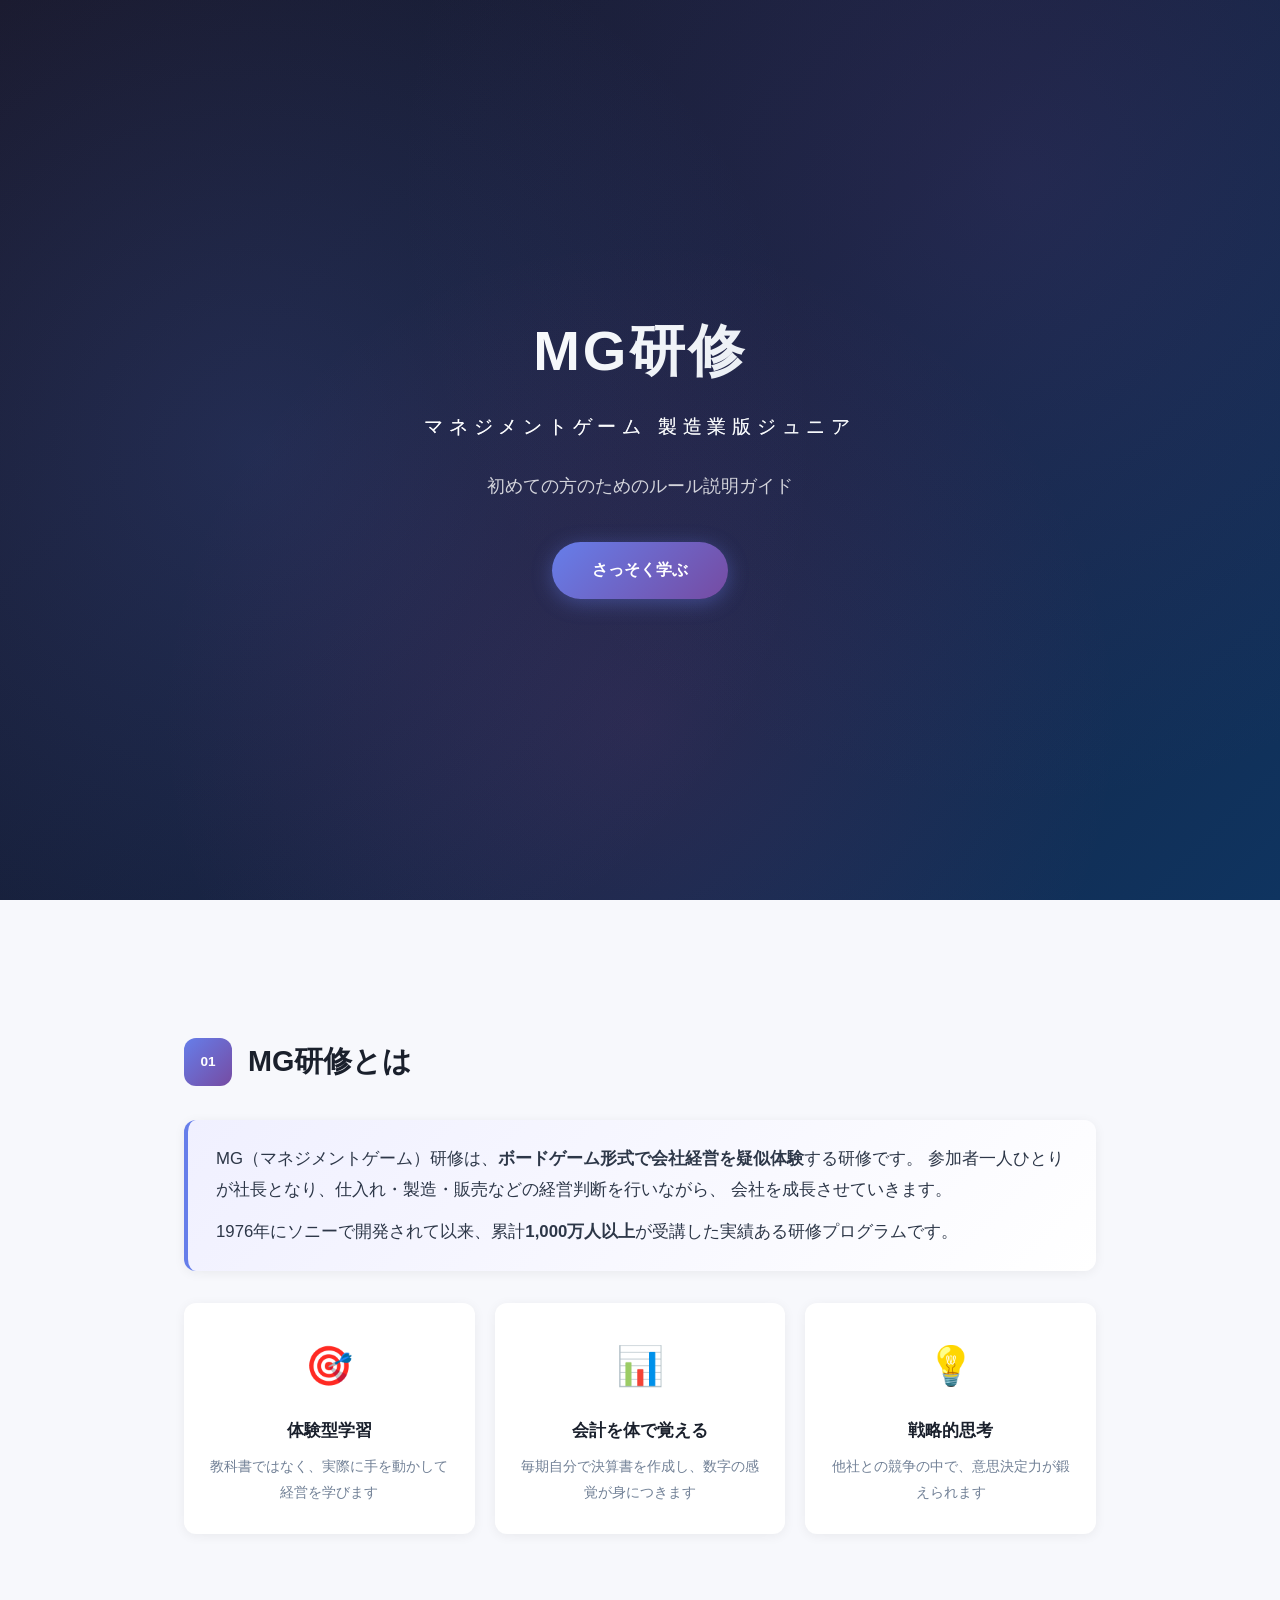
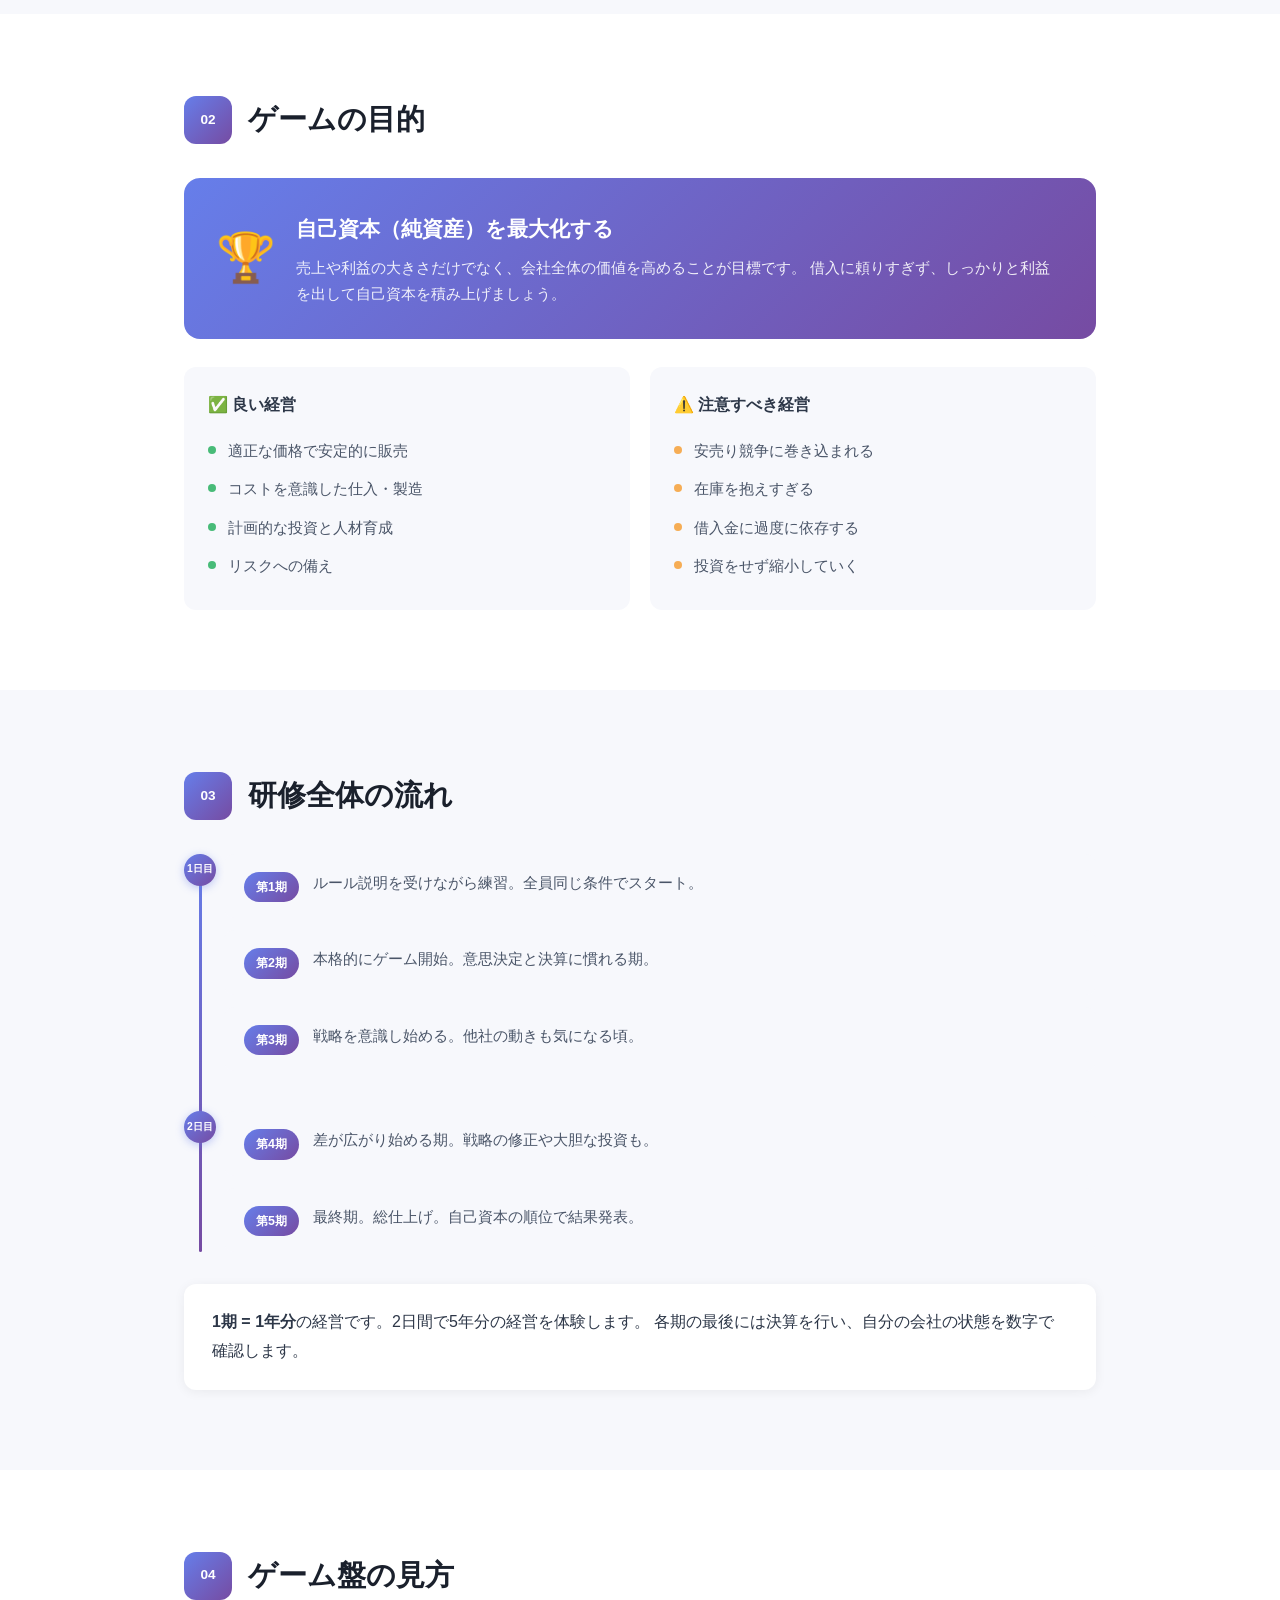
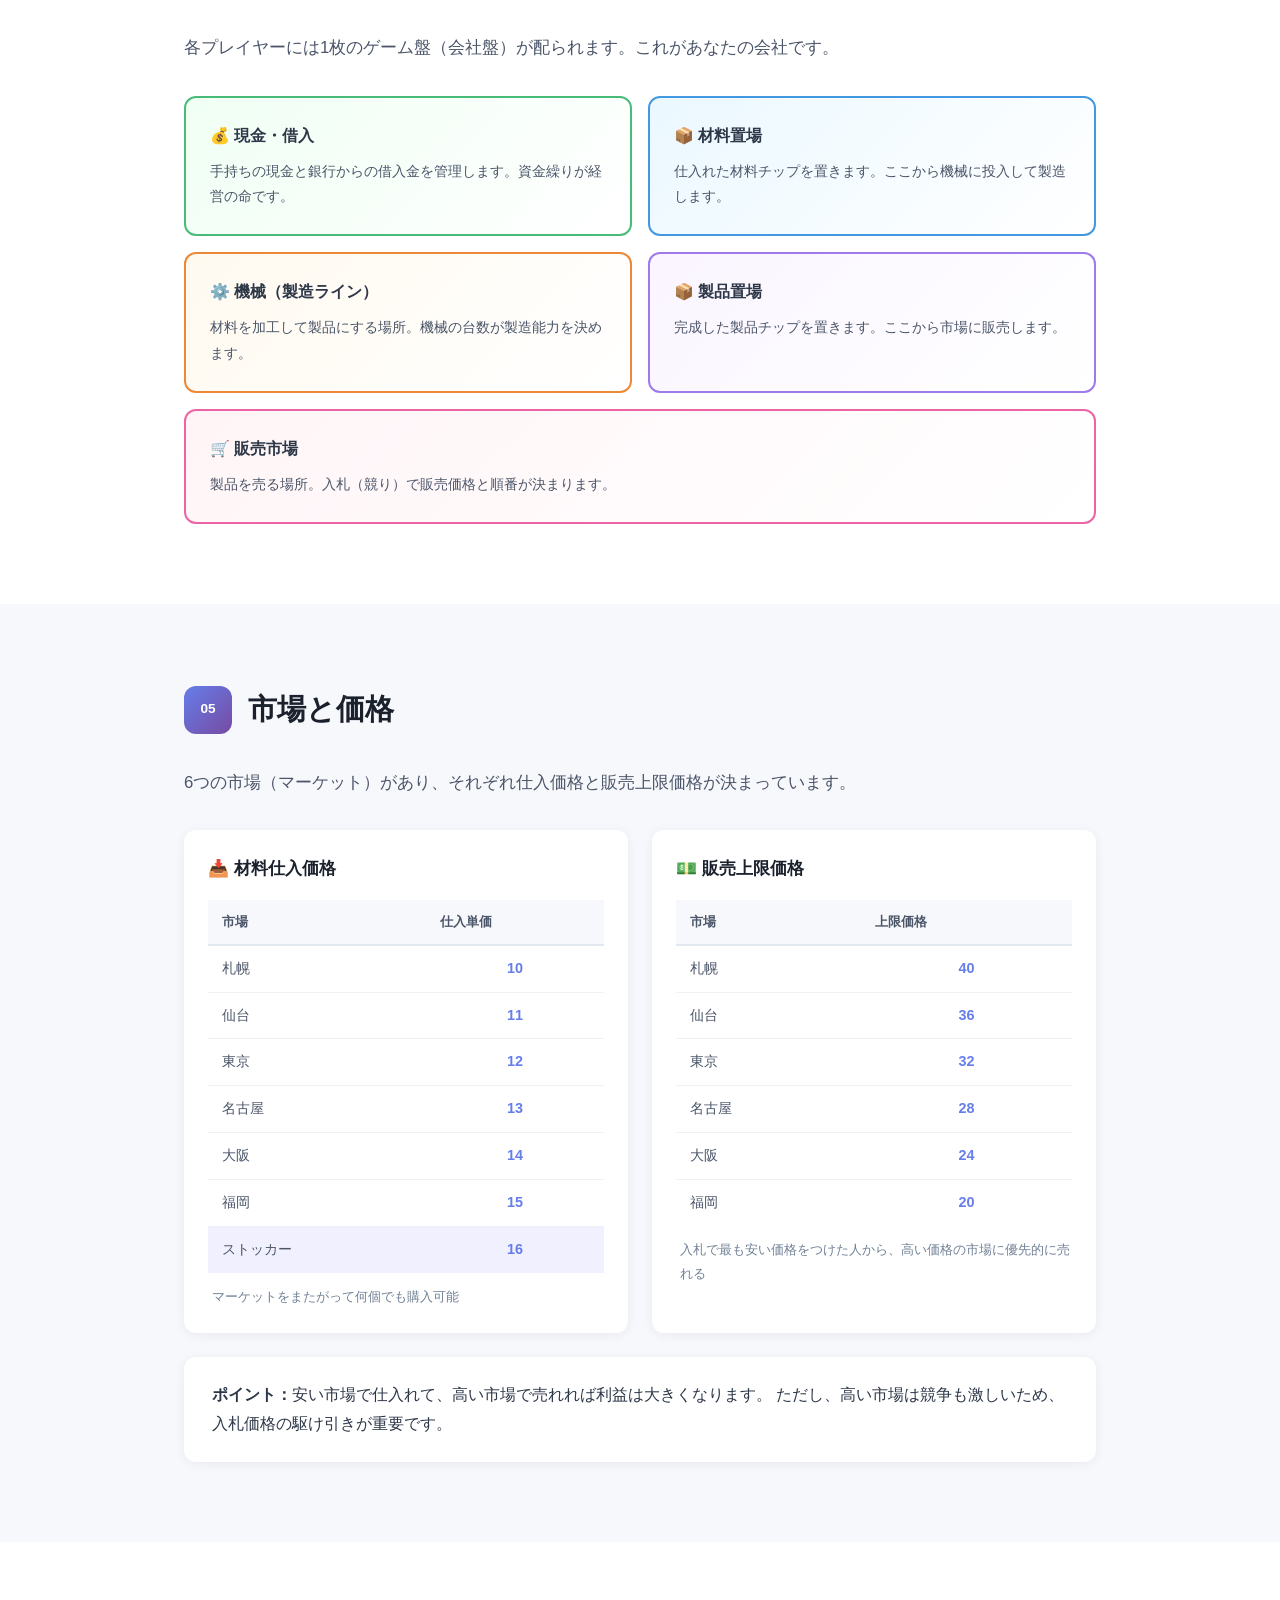
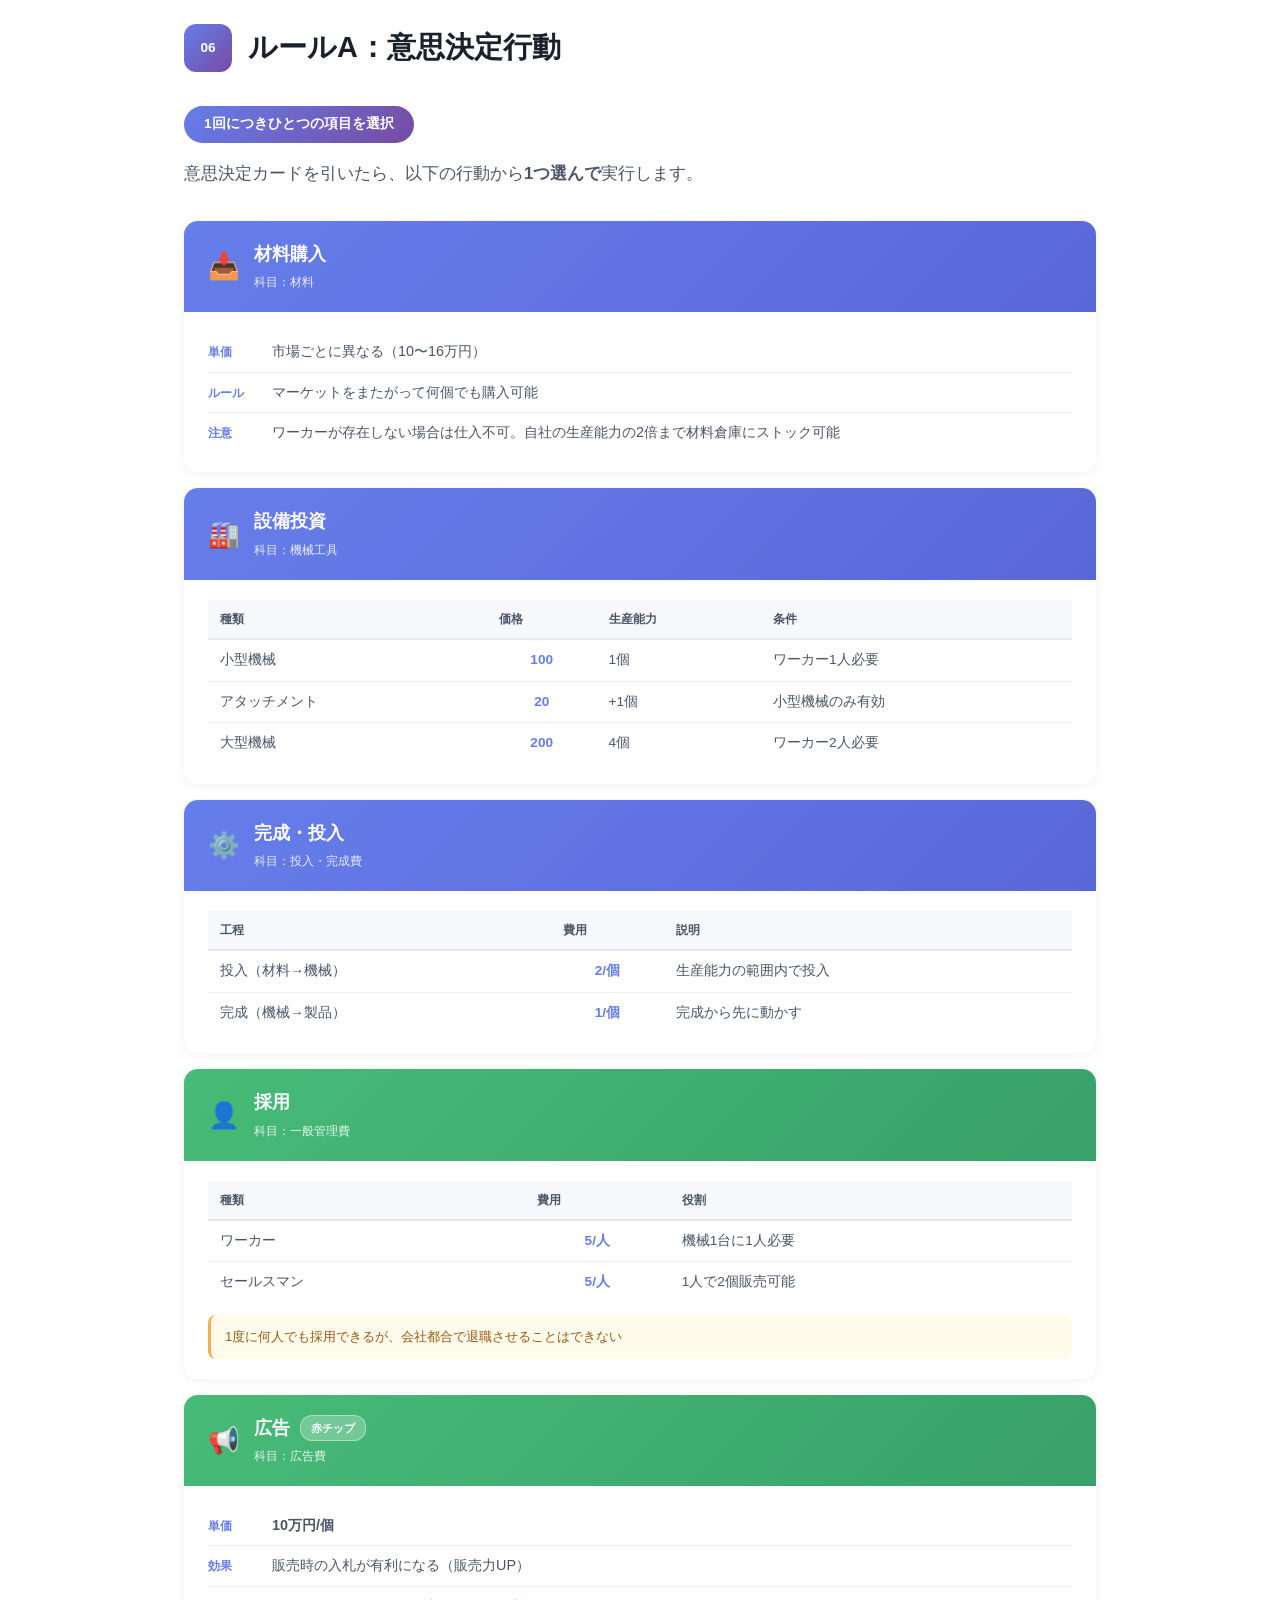
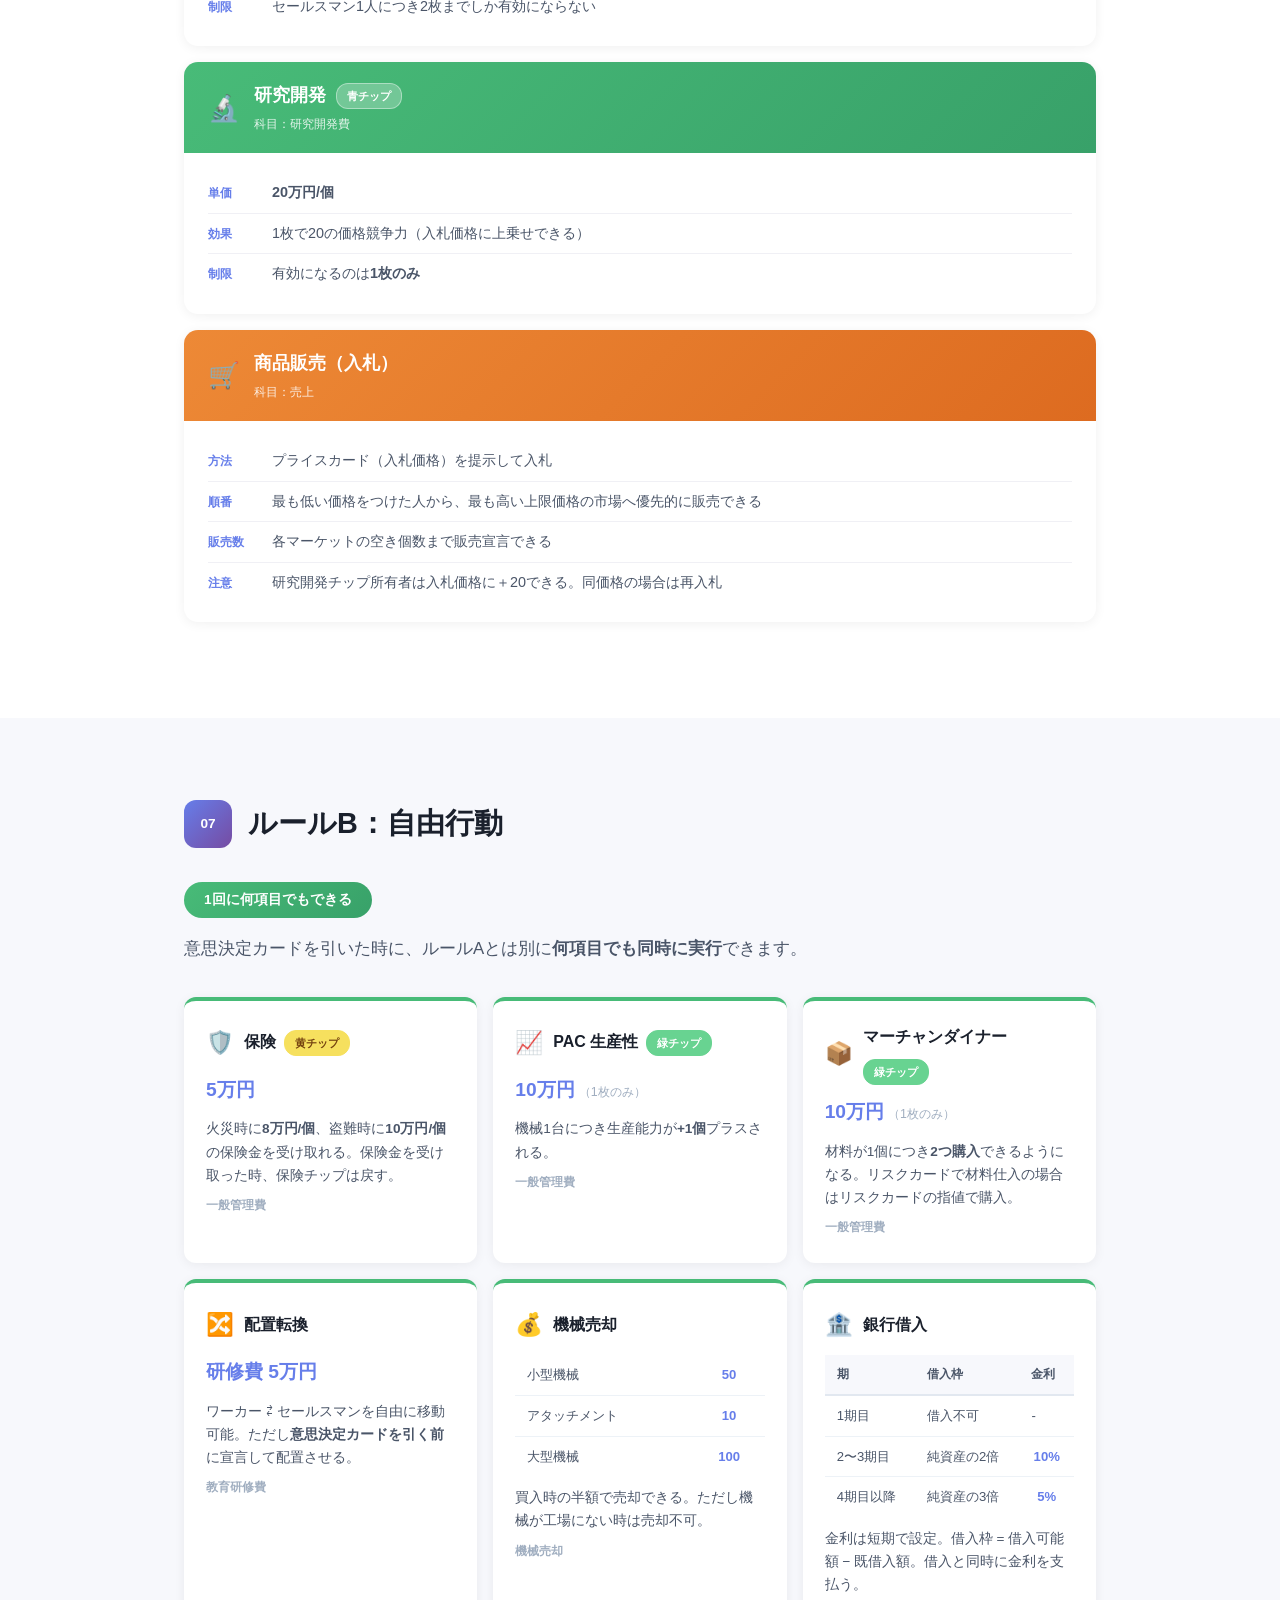
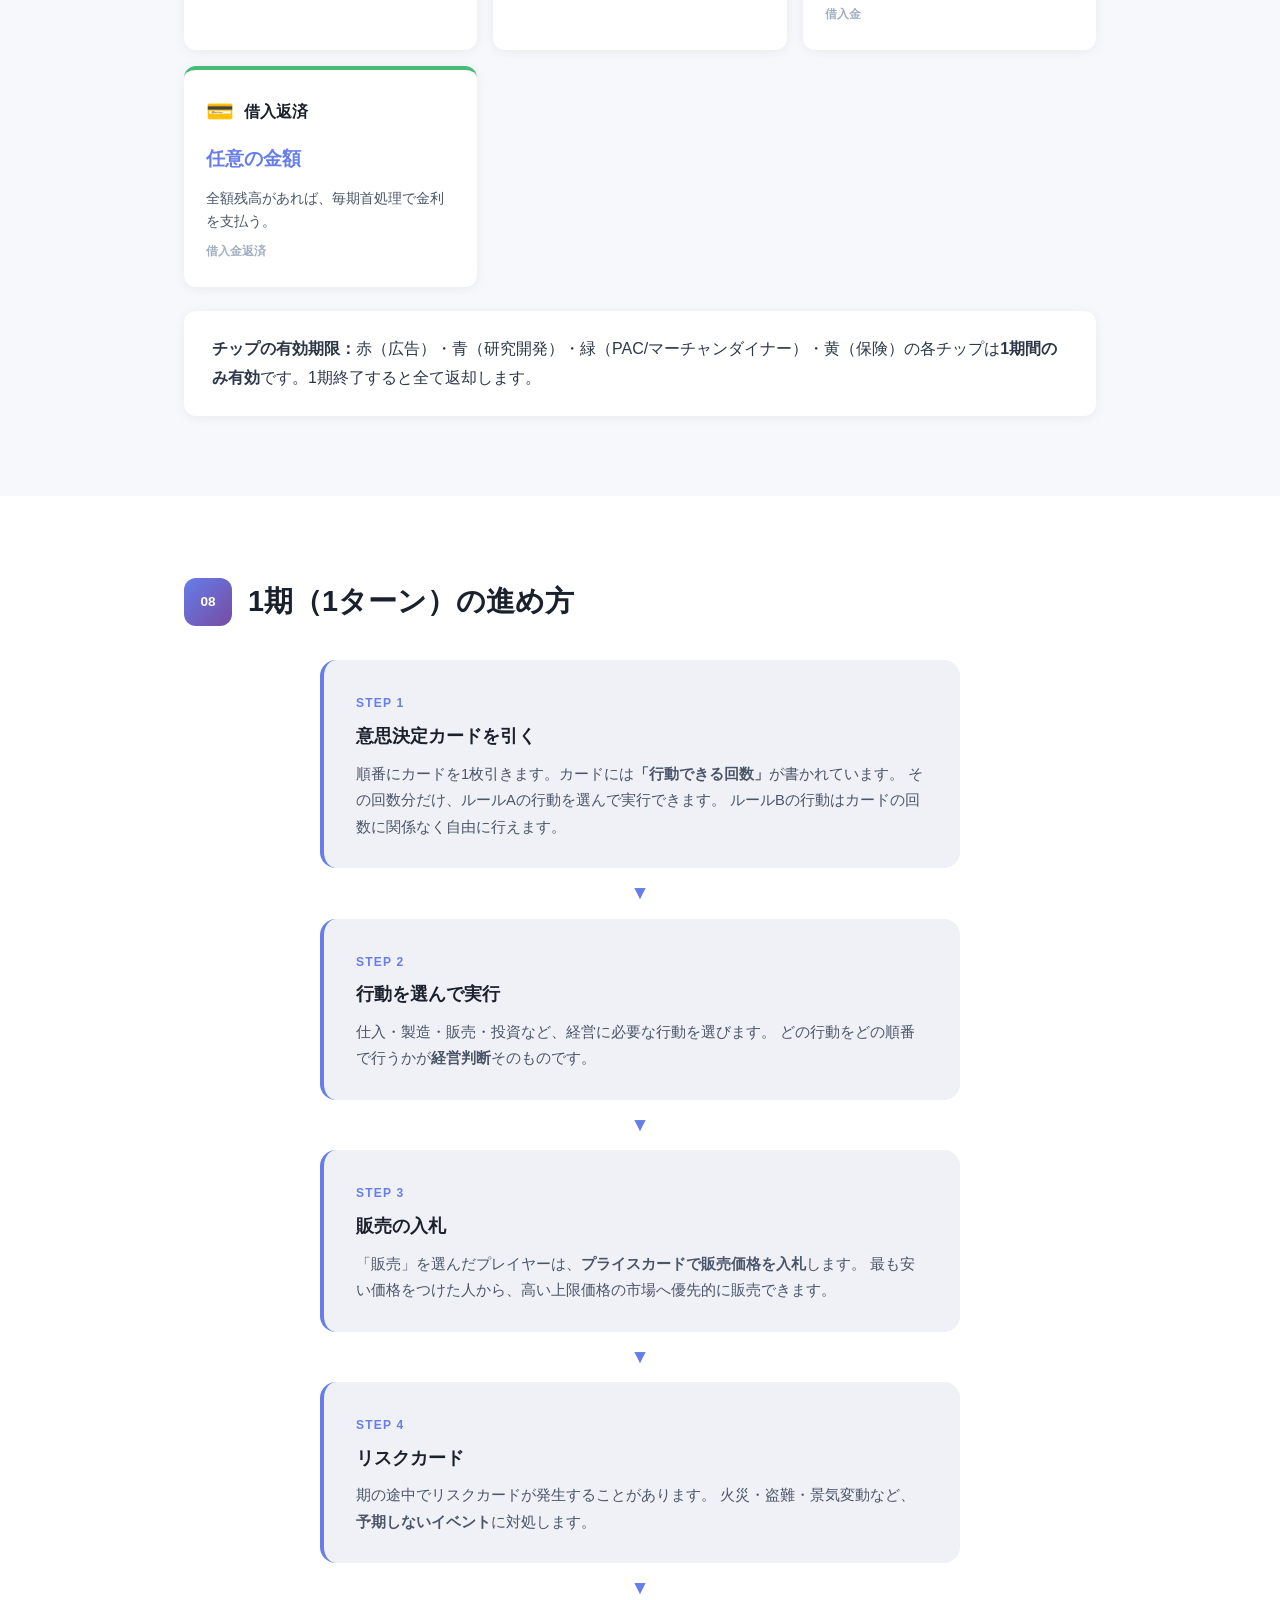
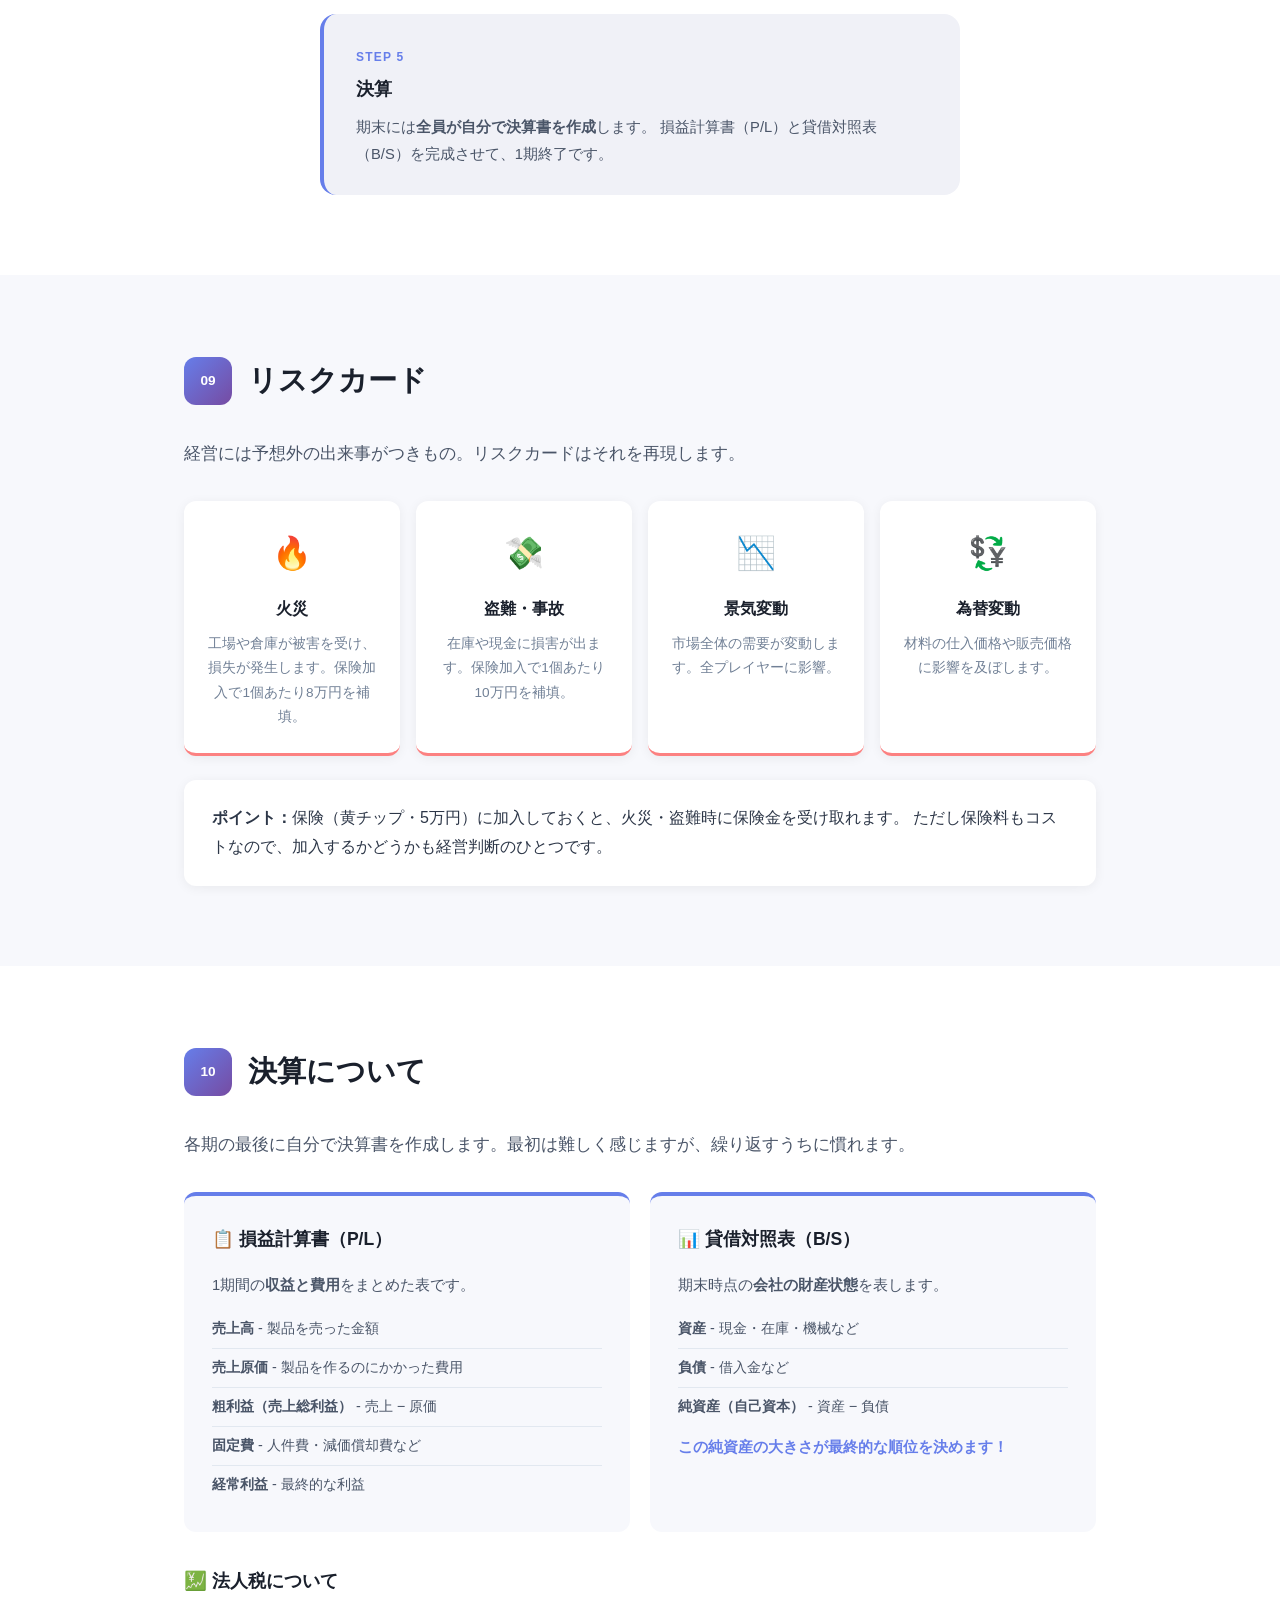
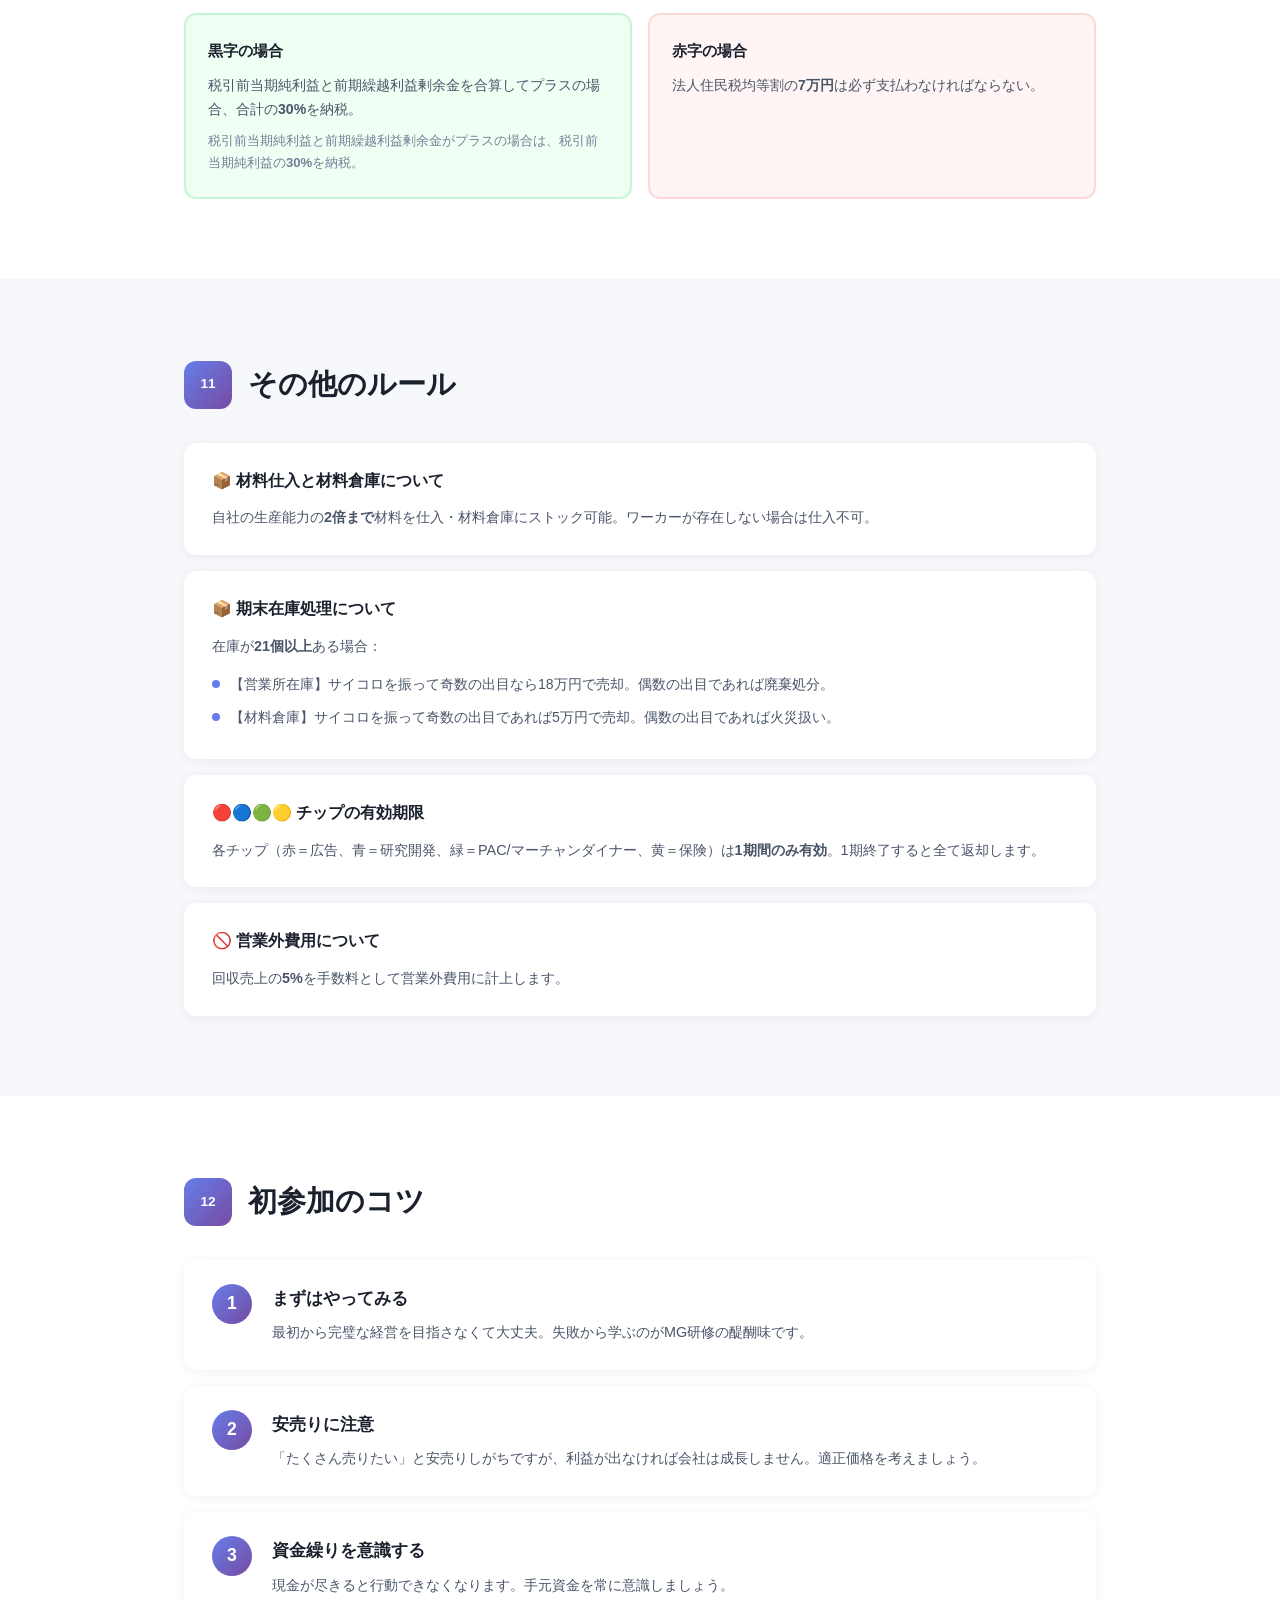
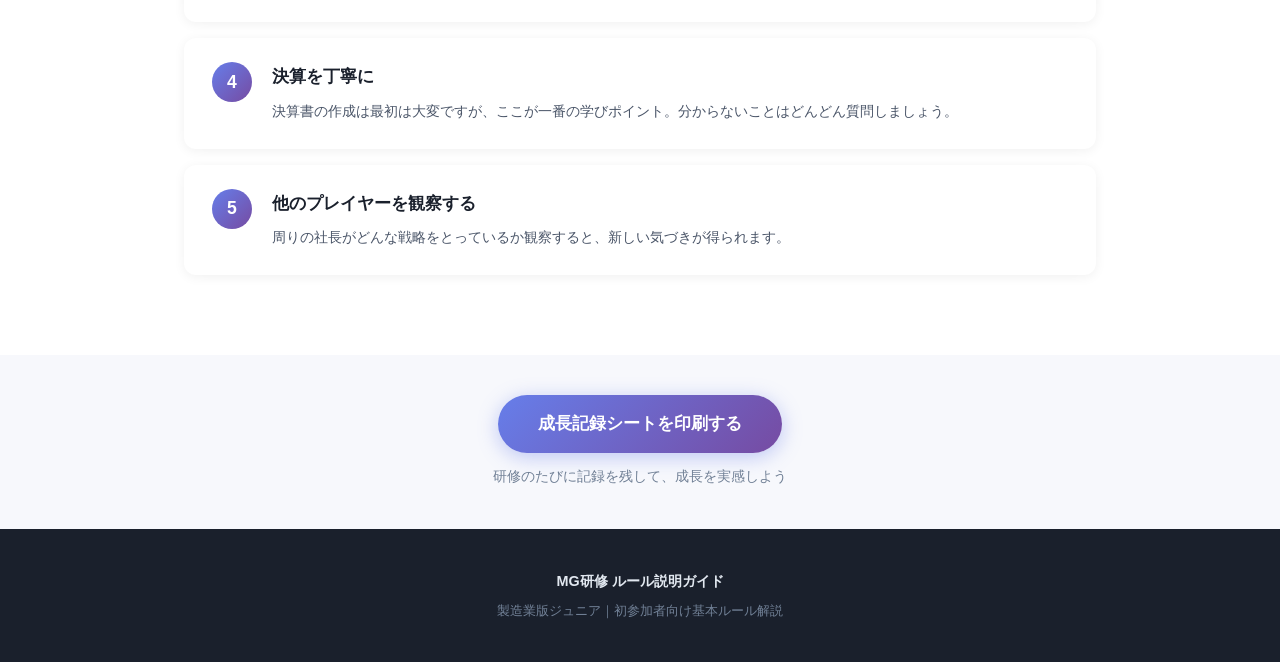
==== commit 9cfd016c: "成長記録シートを追加 印刷用A4サイズの記録シート（2ページ構成）。 1ページ目：期別経営成績・ふりかえりメモ 2ページ目：研修回ごとの比較・自己資本推移グラフ  Co-Authored-By: Cl" ====
--- a/index.html
+++ b/index.html
@@ -781,6 +781,14 @@
 
     </main>
 
+    <!-- 記録シートリンク -->
+    <section class="section" style="padding: 40px 0;">
+        <div class="container" style="text-align: center;">
+            <a href="record.html" class="cta-btn" style="font-size: 1.05rem;">成長記録シートを印刷する</a>
+            <p style="margin-top: 12px; font-size: 0.85rem; color: #718096;">研修のたびに記録を残して、成長を実感しよう</p>
+        </div>
+    </section>
+
     <!-- フッター -->
     <footer>
         <div class="container">
